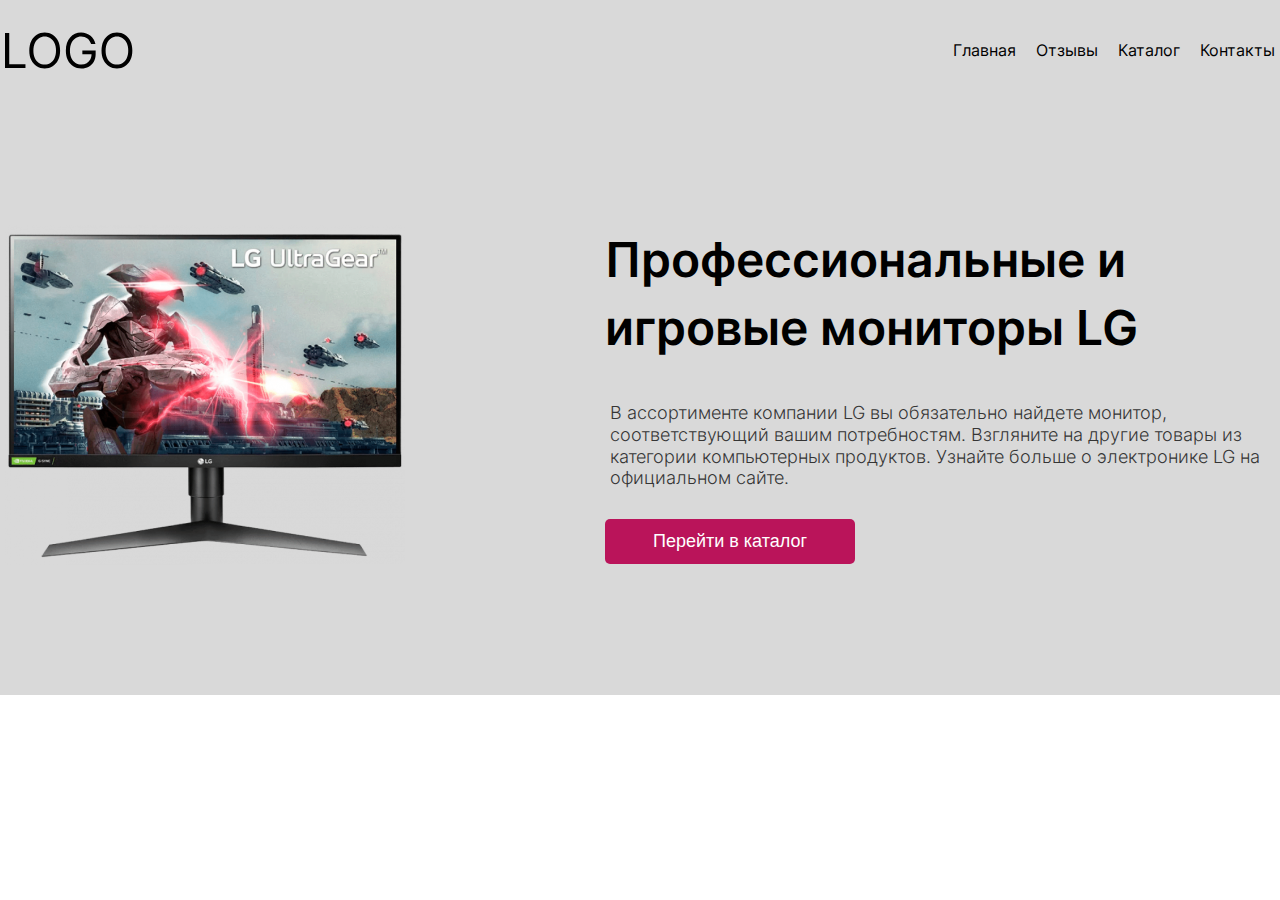
==== rgr/index.html @ d20f6e29 "intro" ====
<!DOCTYPE html>
<html lang="ru">

<head>
    <meta charset="UTF-8">
    <meta name="viewport" content="width=device-width, initial-scale=1.0">
    <title>Профессиональные и игровые мониторы LG</title>
    <link rel="stylesheet" href="css/reset.css">
    <link rel="stylesheet" href="css/style.css">
</head>

<body>
    <header class="header">
        <div class="wrapper">
            <div class="header__wrapper">

                <div class="header__logo">
                    <a href="/" class="header__logo-link">
                        <img src="./img/svg/logo.svg" alt="Профессиональные и игровые мониторы LG"
                            class="header__logo-pic">
                    </a>
                </div>

                <nav class="header__nav">
                    <ul class="header__nav-list">
                        <li class="header__nav-item">
                            <a href="!#" class="header__nav-link">Главная</a>
                        </li>
                        <li class="header__nav-item">
                            <a href="!#" class="header__nav-link">Отзывы</a>
                        </li>
                        <li class="header__nav-item">
                            <a href="!#" class="header__nav-link">Каталог</a>
                        </li>
                        <li class="header__nav-item">
                            <a href="!#" class="header__nav-link">Контакты</a>
                        </li>
                    </ul>
                </nav>

            </div>
        </div>
    </header>

    <main class="main">
        <section class="intro">
            <div class="wrapper">
                <div class="intro__wrapper">
                    <div class="intro__left-side">
                        <div class="intro__pic">
                            <img src="img/intro-pic.png" alt="">
                        </div>
                    </div>
                    <div class="intro__right-side">
                        <div class="intro__text">
                            <div class="intro__text-title">
                                <h1>
                                    Профессиональные и игровые мониторы LG
                                </h1>
                            </div>
                            <div class="intro__text-subtitle">
                                <p>
                                    В ассортименте компании LG вы обязательно найдете монитор, 
                                    соответствующий вашим потребностям. Взгляните на другие товары 
                                    из категории компьютерных продуктов. Узнайте больше о электронике 
                                    LG на официальном сайте.
                                </p>
                            </div>
                            <button class="intro__button">
                                <p class="intro__button-text">
                                    Перейти в каталог
                                </p>
                            </button>
                        </div>
                    </div>
                </div>
            </div>
        </section>
        <section class="galery">
            <div class="wrapper">
                <div class="galary__wrapper">
                    
                </div>
            </div>
        </section>
    </main>
</body>

</html>
---- rgr/css/style.css ----
/* inter-300 - cyrillic_latin */
@font-face {
    font-display: swap;
    /* Check https://developer.mozilla.org/en-US/docs/Web/CSS/@font-face/font-display for other options. */
    font-family: 'Inter';
    font-style: normal;
    font-weight: 300;
    src: url('../fonts/inter-v13-cyrillic_latin-300.woff2') format('woff2'),
        /* Chrome 36+, Opera 23+, Firefox 39+, Safari 12+, iOS 10+ */
        url('../fonts/inter-v13-cyrillic_latin-300.woff') format('woff'),
        /* Chrome 5+, Firefox 3.6+, IE 9+, Safari 5.1+, iOS 5+ */


}

/* inter-regular - cyrillic_latin */
@font-face {
    font-display: swap;
    /* Check https://developer.mozilla.org/en-US/docs/Web/CSS/@font-face/font-display for other options. */
    font-family: 'Inter';
    font-style: normal;
    font-weight: 400;
    src: url('../fonts/inter-v13-cyrillic_latin-regular.woff2') format('woff2'),
        /* Chrome 36+, Opera 23+, Firefox 39+, Safari 12+, iOS 10+ */
        url('../fonts/inter-v13-cyrillic_latin-regular.woff') format('woff'),
        /* Chrome 5+, Firefox 3.6+, IE 9+, Safari 5.1+, iOS 5+ */
}

/* inter-600 - cyrillic_latin */
@font-face {
    font-display: swap;
    /* Check https://developer.mozilla.org/en-US/docs/Web/CSS/@font-face/font-display for other options. */
    font-family: 'Inter';
    font-style: normal;
    font-weight: 600;
    src: url('../fonts/inter-v13-cyrillic_latin-600.woff2') format('woff2'),
        /* Chrome 36+, Opera 23+, Firefox 39+, Safari 12+, iOS 10+ */
        url('../fonts/inter-v13-cyrillic_latin-600.woff') format('woff'),
        /* Chrome 5+, Firefox 3.6+, IE 9+, Safari 5.1+, iOS 5+ */
}

/* Fonts end */

html {
    box-sizing: border-box;
}

*,
*::after,
*::before {
    box-sizing: inherit;
}

body {
    font-family: 'Inter';
    font-style: normal;
    font-size: 16px;
    line-height: 1.2;
    font-weight: normal;
    color: #000;
}

.wrapper {
    max-width: 1270px;
    margin: 0 auto;
}

/* Header style start */

.header {
    background-color: #D9D9D9;
    position: fixed;
    top: 0;
    left: 0;
    width: 100%;
    height: 100px;
    padding-top: 32px;
    padding-bottom: 38px;
}

.header__wrapper {
    display: flex;
    flex-wrap: wrap;
    align-items: center;
    justify-content: space-between;
}

.header__nav-list {
    display: flex;
    flex-wrap: wrap;
}

.header__nav-item{
    margin-right: 20px;
}

.header__nav-item:last-child{
    margin-right: 0px;
}

.header__nav-link{
    text-decoration: none;
    color: #000 ;
    line-height: 18px;
}

.header__nav-link:hover, .header__nav-link:focus, .header__nav-link:active{
    /* background-color: #D9D9D9; */
    opacity: 0.5;
}

/* Header style end */

/* Intro style start */

.intro{
    background-color: #D9D9D9;
    padding-top: 225px;
    padding-bottom: 130px;
    
}

.intro__wrapper{
    display: flex;
    flex-wrap: wrap;
    justify-content: space-between;
    align-items: center;
}

.intro__left-side{
    max-width: 400px;
}

.intro__right-side{
    max-width: 670px;
}

.intro__text-title{
    font-size: 48px;
    font-weight: 600;
    line-height: 68px;
    margin-bottom: 40px;
}

.intro__text-subtitle{
    color: #353535;
    font-size: 18px;
    font-weight: 300;
    padding-left: 5px;
    margin-bottom: 30px;
}

.intro__button{
    background-color: #BA145A;
    width: 250px;
    min-height: 45px;
    border-radius: 5px;
    font-size: 18px;
    font-weight: 400;
    border: 0;
}

.intro__button:hover{
    opacity: 0.7;
    background-color: #b90b54;
}

.intro__button-text{
    color: #FFF;
}

/* Intro style end */

/* Intro style start */



/* Intro style end */
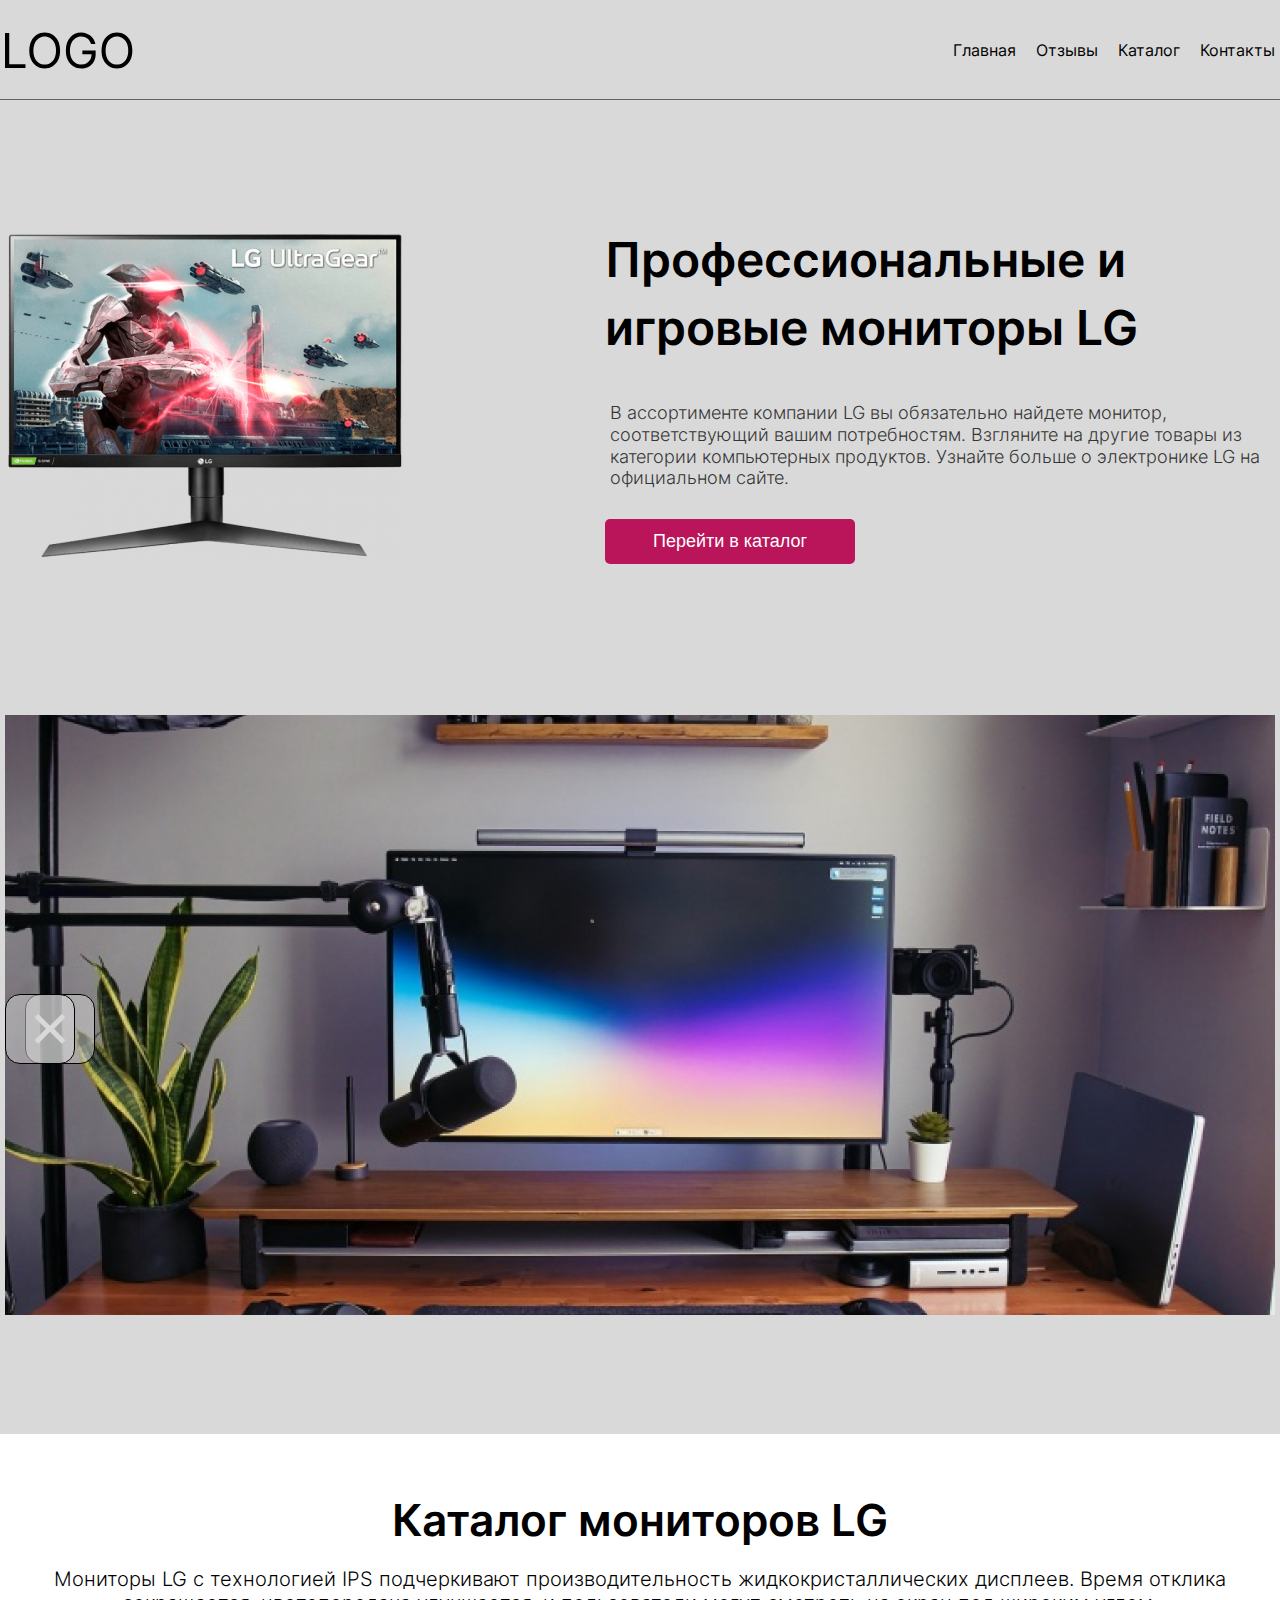
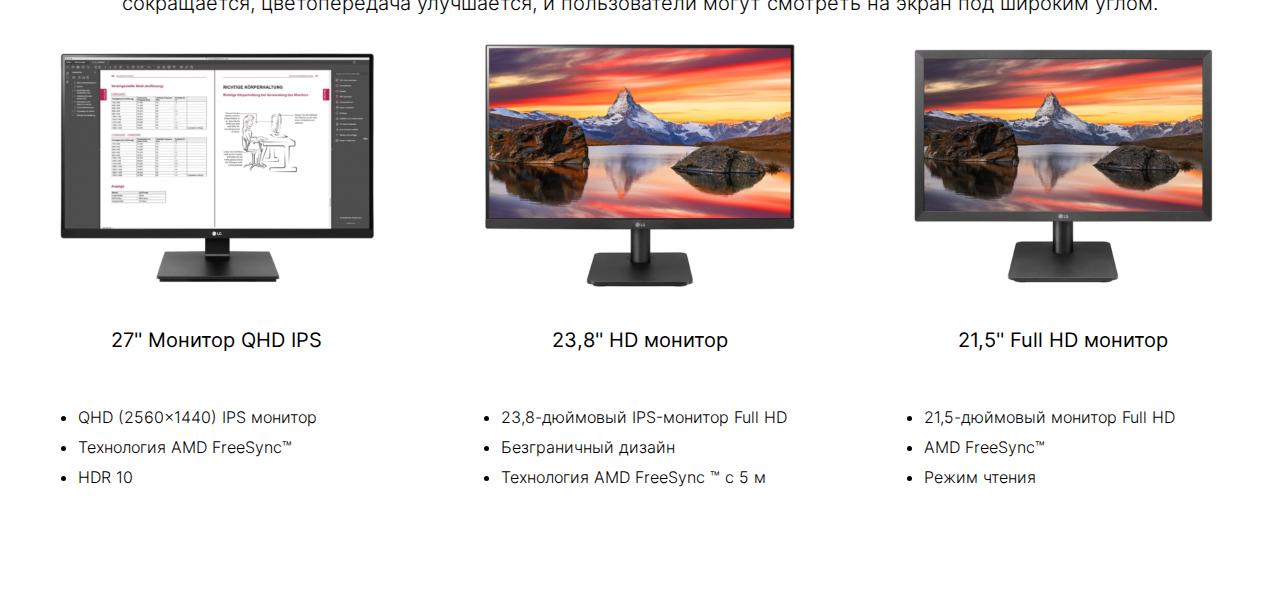
==== commit 1ad20c9f: "gallery and catalog" ====
--- a/rgr/index.html
+++ b/rgr/index.html
@@ -10,6 +10,7 @@
 </head>
 
 <body>
+    <!-- Header start -->
     <header class="header">
         <div class="wrapper">
             <div class="header__wrapper">
@@ -41,8 +42,10 @@
             </div>
         </div>
     </header>
+    <!-- Header end -->
 
     <main class="main">
+        <!-- Intro start -->
         <section class="intro">
             <div class="wrapper">
                 <div class="intro__wrapper">
@@ -76,13 +79,88 @@
                 </div>
             </div>
         </section>
-        <section class="galery">
+        <!-- Intro end -->
+
+        <!-- Gallery start -->
+        <section class="gallery">
             <div class="wrapper">
-                <div class="galary__wrapper">
-                    
+                <div class="gallery__wrapper">
+                    <div class="gallery__slider">
+                        <div class="gallery__sliders">
+                            <img src="img/gallery-pic1.png" alt="">
+                            <img src="" alt="">
+                            <img src="" alt="">
+                        </div>
+                        <div class="gallery__buttons">
+                            <div class="gallery__left">
+                                <img src="img/svg/slider_leftbutton.svg" alt="">
+                            </div>
+                            <div class="gallery__right">
+                                <img src="img/svg/slider_rightbutton.svg" alt="">
+                            </div>
+                        </div>
+                    </div>
                 </div>
             </div>
         </section>
+        <!-- Gallery end -->
+
+        <!-- Catalog start -->
+        <section class="catalog">
+            <div class="wrapper">
+                <div class="catalog__wrapper">
+                    <h2 class="catalog__title">
+                        Каталог мониторов LG
+                    </h2>
+                    <p class="catalog__subtitle">
+                        Мониторы LG с технологией IPS подчеркивают производительность
+                         жидкокристаллических дисплеев. Время отклика сокращается, 
+                         цветопередача улучшается, и пользователи могут смотреть на 
+                         экран под широким углом.
+                    </p>
+                    <div class="catalog__cards">
+                        <div class="catalog__card">
+                            <img src="img/catalog-pic1.png" alt="">
+                            <h3 class="catalog__card-title">
+                                27'' Монитор QHD IPS
+                            </h3>
+                            <ul class="catalog__card-list">
+                                <li>QHD (2560x1440) IPS монитор</li>
+                                <li>Технология AMD FreeSync™</li>
+                                <li>HDR 10</li>
+                            </ul>
+                        </div>
+                        <div class="catalog__card">
+                            <img src="img/catalog-pic2.png" alt="">
+                            <h3 class="catalog__card-title">
+                                23,8'' HD монитор
+                            </h3>
+                            <ul class="catalog__card-list">
+                                <li>23,8-дюймовый IPS-монитор Full HD</li>
+                                <li>Безграничный дизайн</li>
+                                <li>Технология AMD FreeSync ™ с 5 м</li>
+                            </ul>
+                        </div>
+                        <div class="catalog__card">
+                            <img src="img/catalog-pic3.png" alt="">
+                            <h3 class="catalog__card-title">
+                                21,5'' Full HD монитор
+                            </h3>
+                            <ul class="catalog__card-list">
+                                <li>21,5-дюймовый монитор Full HD</li>
+                                <li>AMD FreeSync™</li>
+                                <li>Режим чтения</li>
+                            </ul>
+                        </div>
+                    </div>
+                </div>
+            </div>
+        </section>
+        <!-- Catalog end -->
+
+        <!-- Technology start -->
+
+        <!-- Technology end -->
     </main>
 </body>
 
--- a/rgr/css/style.css
+++ b/rgr/css/style.css
@@ -76,6 +76,7 @@
     height: 100px;
     padding-top: 32px;
     padding-bottom: 38px;
+    border-bottom: 1px solid #616161 ;
 }
 
 .header__wrapper {
@@ -116,7 +117,7 @@
 .intro{
     background-color: #D9D9D9;
     padding-top: 225px;
-    padding-bottom: 130px;
+    padding-bottom: 150px;
     
 }
 
@@ -160,9 +161,9 @@
     border: 0;
 }
 
-.intro__button:hover{
-    opacity: 0.7;
-    background-color: #b90b54;
+.intro__button:hover, .intro__button:focus, .intro__button:active{
+    /* opacity: 0.7; */
+    background-color: #a81050;
 }
 
 .intro__button-text{
@@ -171,8 +172,92 @@
 
 /* Intro style end */
 
-/* Intro style start */
-
-
-
-/* Intro style end */+/* Gallery style start */
+
+.gallery{
+    background-color: #D9D9D9;
+}
+
+.gallery__wrapper{
+    padding-bottom: 100px;
+}
+
+.gallery__slider{
+    position: relative;
+    transform: translateZ(-100);
+}
+
+.gallery__buttons{
+    /* display: flex;
+    justify-content: space-between;
+    flex-wrap: wrap;
+    align-items: center; */
+}
+
+.gallery__left, .gallery__right{
+    position: absolute;
+    border: none;
+	background-color: transparent;
+    top: 45%;
+}
+
+.gallery__right{
+    padding-right: 20px;
+}
+
+.gallery__left{
+    padding-left: 20px;
+}
+
+/* Gallery style end */
+
+/* Catalog style start */
+
+.catalog__wrapper{
+    margin-bottom: 100px;
+}
+
+.catalog__title{
+    font-size: 44px;
+    font-weight: 600;
+    text-align: center;
+
+    margin-top: 60px;
+    margin-bottom: 20px;
+}
+
+.catalog__subtitle{
+    font-size: 20px;
+    font-weight: 300;
+    text-align: center;
+
+    margin-bottom: 25px;
+}
+
+.catalog__cards{
+    display: grid;
+    grid-template-columns: repeat(3, 1fr);
+}
+
+.catalog__card{
+    margin: 0 auto;
+
+}
+
+.catalog__card-title{
+    text-align: center;
+    font-size: 20px;
+    font-weight: 400;
+    margin-bottom: 50px;
+}
+
+.catalog__card-list{
+    list-style: disc;
+    font-size: 16px;
+    font-weight: 300;
+    line-height: 30px;
+
+    padding-left: 20px;
+}
+
+/* Catalog style end */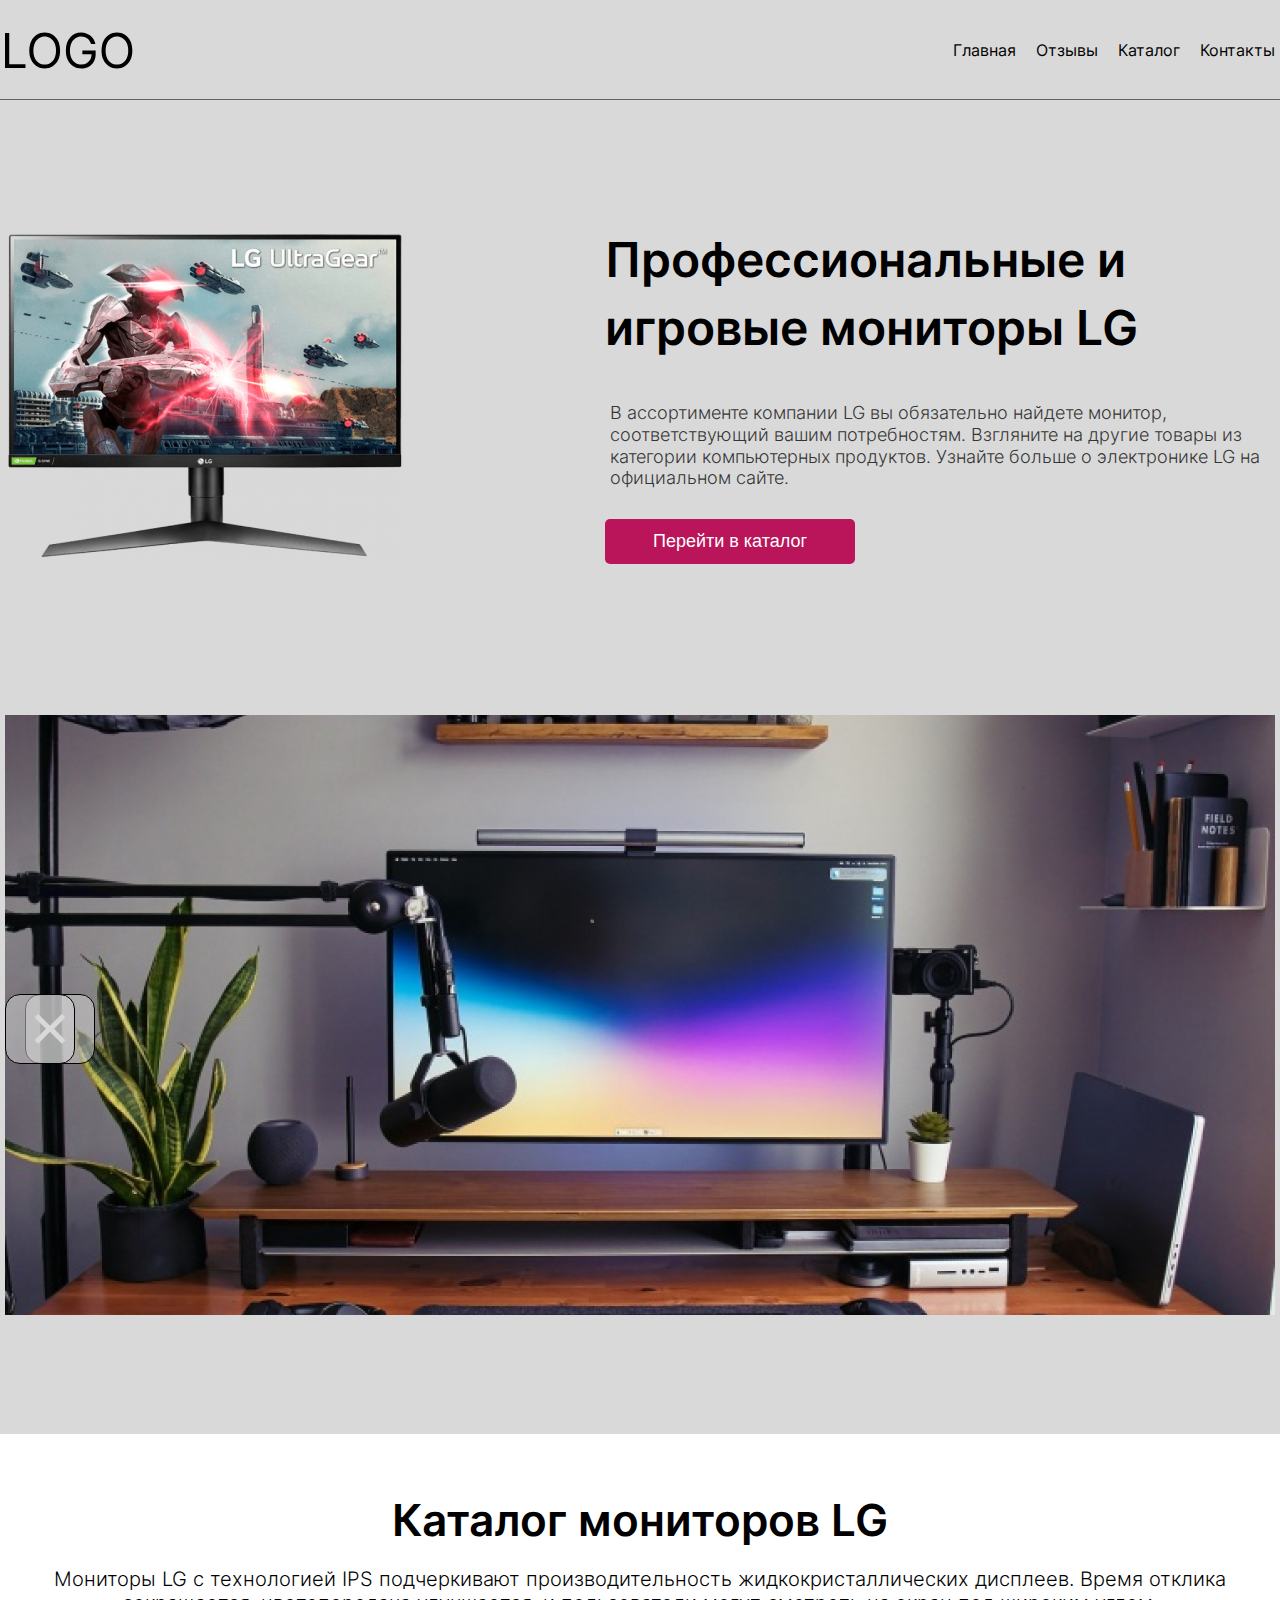
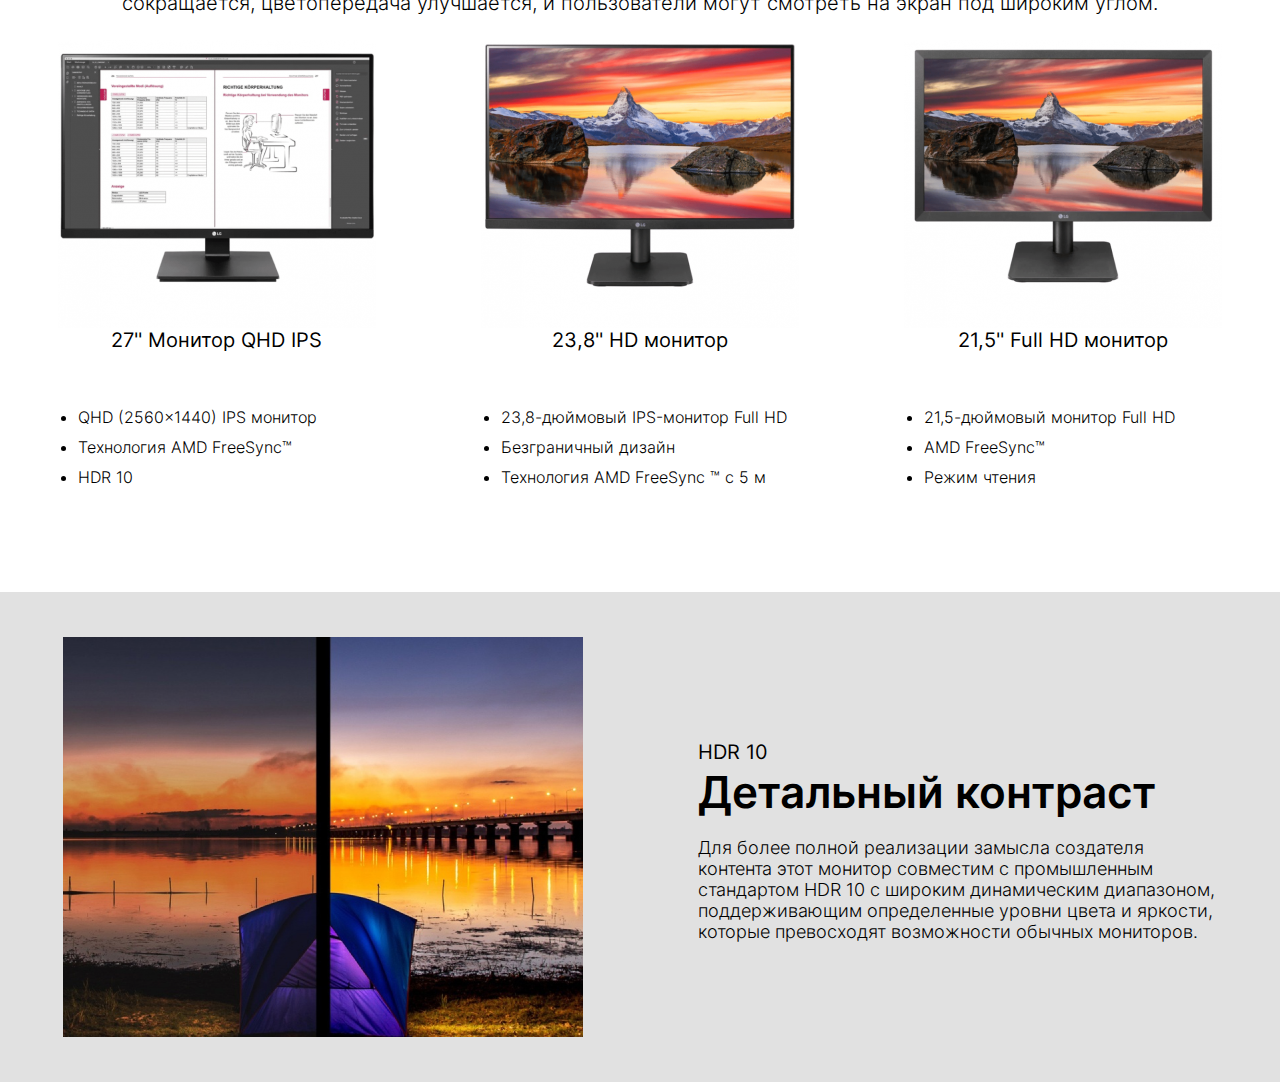
==== commit 83634015: "Technology" ====
--- a/rgr/index.html
+++ b/rgr/index.html
@@ -159,7 +159,29 @@
         <!-- Catalog end -->
 
         <!-- Technology start -->
-
+        <section class="technology">
+            <div class="wrapper">
+                <div class="technology__wrapper">
+                    <div class="technology__pic">
+                        <img src="img/technology-pic.png" alt="">
+                    </div>
+                    <div class="technology__text">
+                        <h3 class="technology__text-subtitle">
+                            HDR 10
+                        </h3>
+                        <h2 class="technology__text-title">
+                            Детальный контраст
+                        </h2>
+                        <p class="technology__text-description">
+                            Для более полной реализации замысла создателя контента этот 
+                            монитор совместим с промышленным стандартом HDR 10 с широким 
+                            динамическим диапазоном, поддерживающим определенные уровни 
+                            цвета и яркости, которые превосходят возможности обычных мониторов.
+                        </p>
+                    </div>
+                </div>
+            </div>
+        </section>
         <!-- Technology end -->
     </main>
 </body>
--- a/rgr/css/style.css
+++ b/rgr/css/style.css
@@ -179,6 +179,8 @@
 }
 
 .gallery__wrapper{
+    display: flex;
+    flex-wrap: wrap;
     padding-bottom: 100px;
 }
 
@@ -235,13 +237,15 @@
 }
 
 .catalog__cards{
-    display: grid;
-    grid-template-columns: repeat(3, 1fr);
+    display: flex;
+    flex-wrap: wrap;
+    align-items: center;
+    justify-content: space-around;
+    /* grid-template-columns: repeat(3, 1fr); */
 }
 
 .catalog__card{
-    margin: 0 auto;
-
+    /* margin: 0 auto; */
 }
 
 .catalog__card-title{
@@ -260,4 +264,52 @@
     padding-left: 20px;
 }
 
-/* Catalog style end */+/* Catalog style end */
+
+/* Technology style start */
+
+.technology{
+    background-color: #E1E1E1;
+
+    padding-top: 45px;
+    padding-bottom: 45px;
+}
+
+.technology__wrapper{
+    display: flex;
+    align-items: center;
+    flex-wrap: wrap;
+    justify-content: space-between;
+}
+
+.technology__pic{
+    max-width: 520px;
+    margin: 0 auto;
+}
+
+.technology__text{
+    max-width: 520px;
+    margin: 0 auto;
+}
+
+.technology__text-subtitle{
+    font-size: 20px;
+    font-weight: 400;
+    line-height: 40px;
+}
+
+.technology__text-title{
+    font-size: 44px;
+    font-weight: 600;
+    line-height: 40px;
+
+    margin-bottom: 25px;
+}
+
+.technology__text-description{
+    font-size: 18px;
+    font-weight: 300;
+    line-height: normal;
+}
+
+/* Technology style end */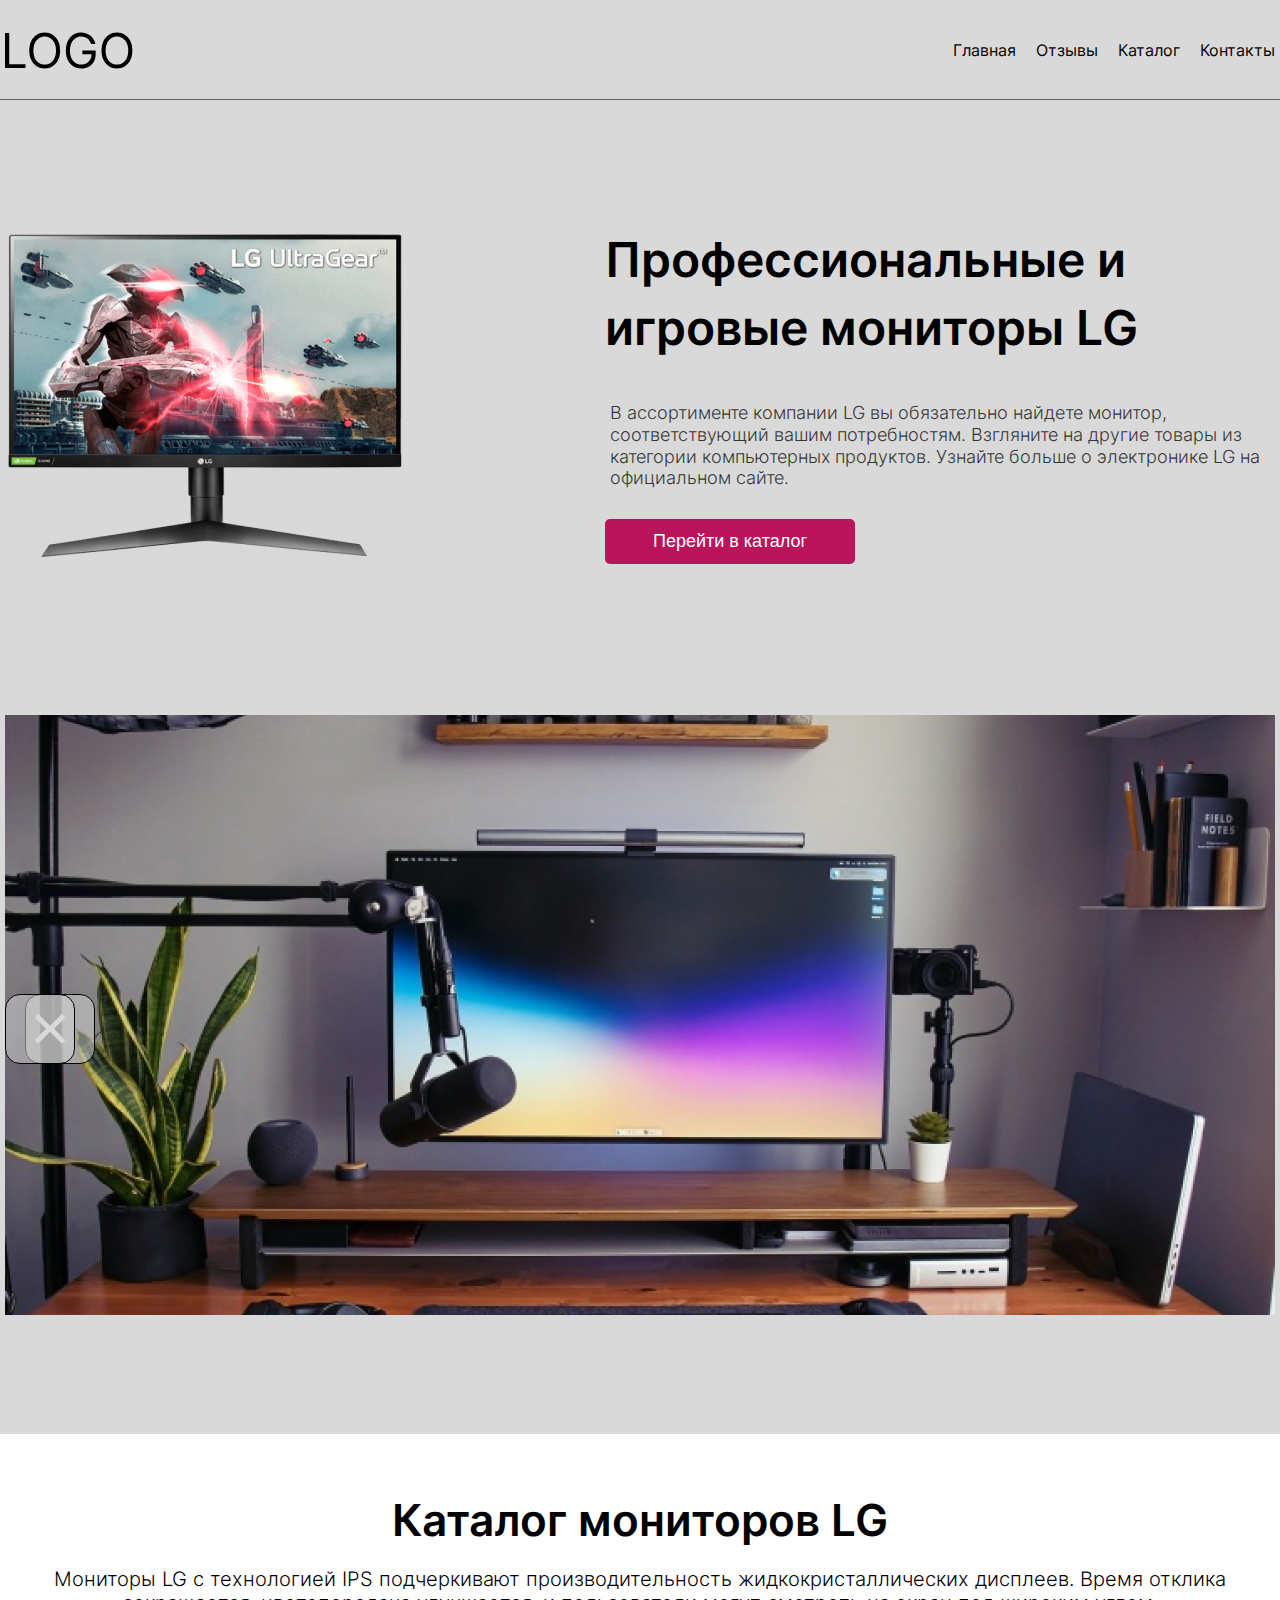
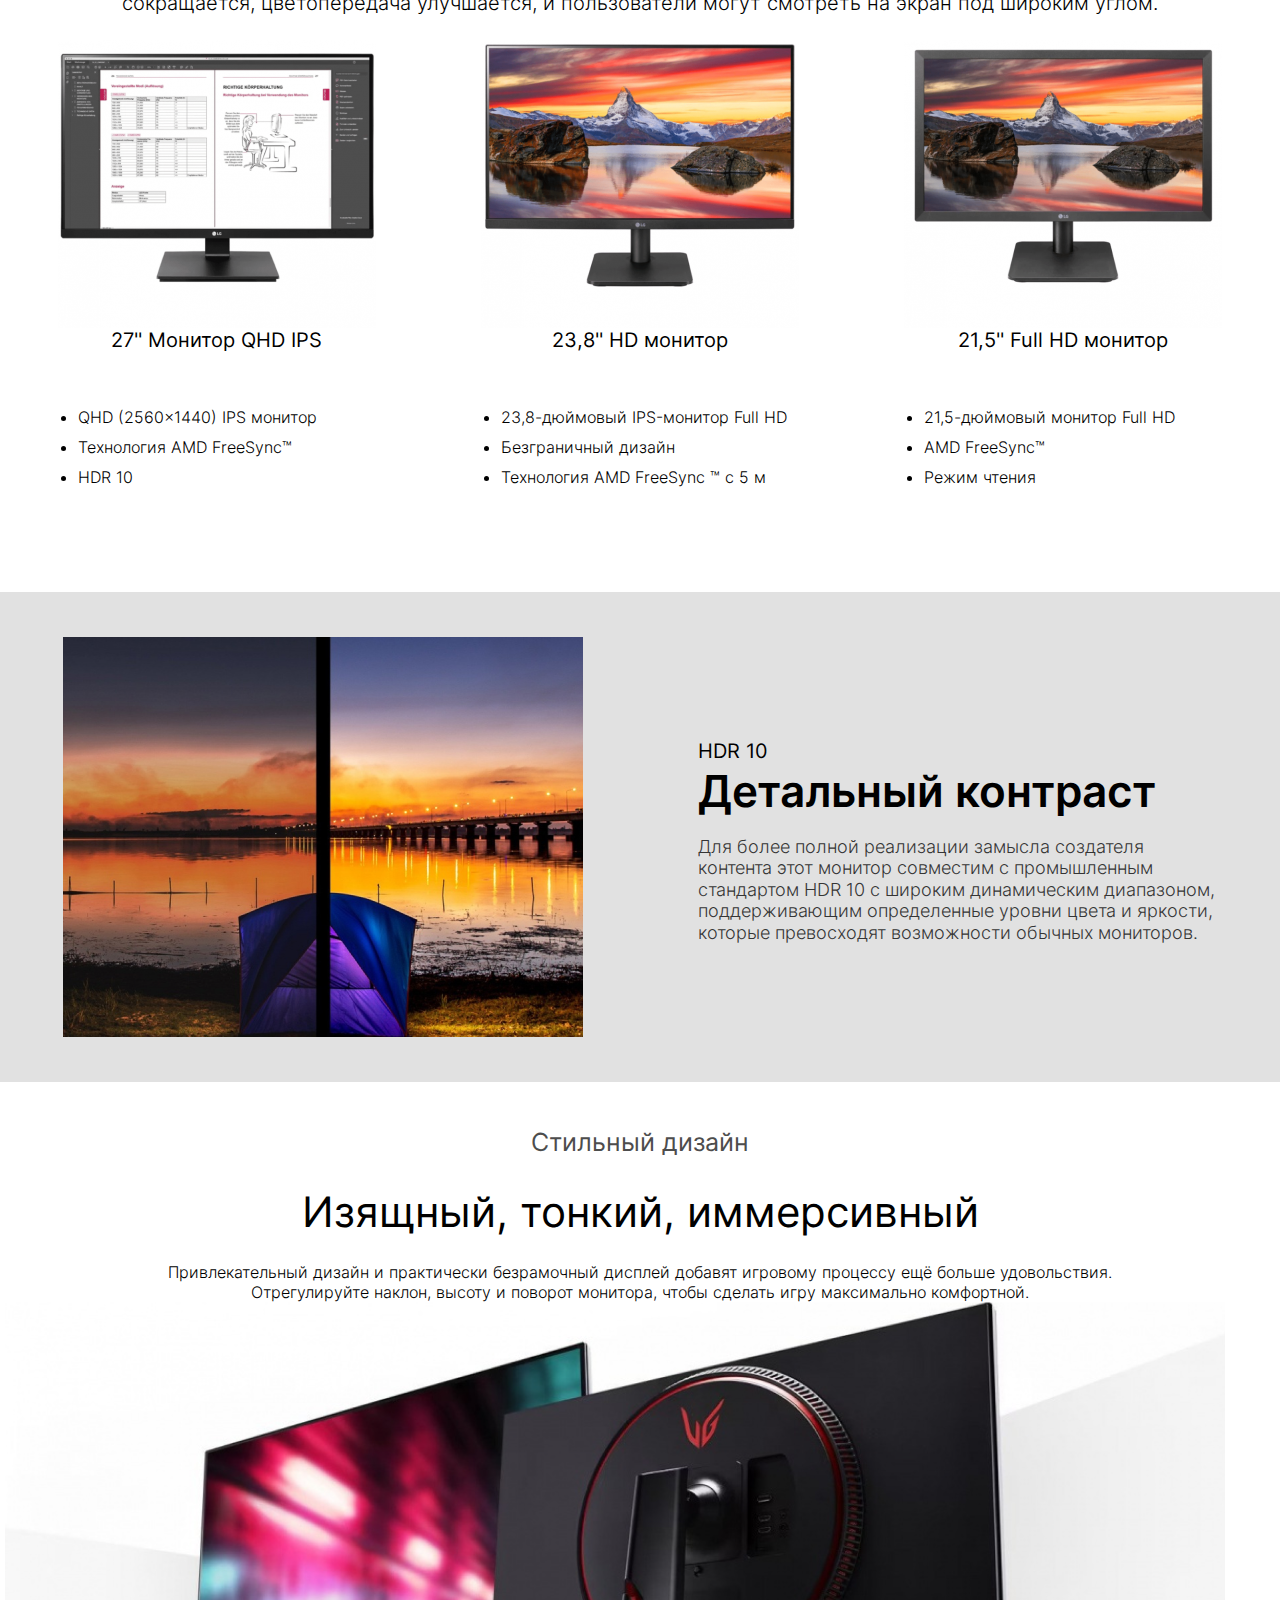
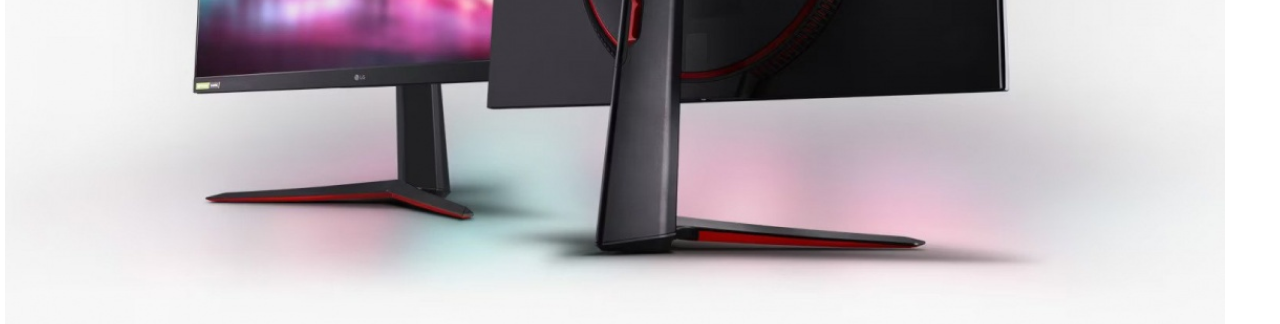
==== commit 9e9e61cb: "benefits" ====
--- a/rgr/index.html
+++ b/rgr/index.html
@@ -86,7 +86,7 @@
             <div class="wrapper">
                 <div class="gallery__wrapper">
                     <div class="gallery__slider">
-                        <div class="gallery__sliders">
+                        <div class="gallery__sliders image">
                             <img src="img/gallery-pic1.png" alt="">
                             <img src="" alt="">
                             <img src="" alt="">
@@ -183,6 +183,42 @@
             </div>
         </section>
         <!-- Technology end -->
+
+        <!-- Benefits start -->
+        <section class="benefits">
+            <div class="wrapper">
+                <div class="benefits__wrapper">
+                    <div class="benefits__text">
+                        <h3 class="benefits__text-subtitle">
+                            Стильный дизайн
+                        </h3>
+                        <h2 class="benefits__text-title">
+                            Изящный, тонкий, иммерсивный
+                        </h2>
+                        <p class="benefits__text-description">
+                            Привлекательный дизайн и практически безрамочный дисплей добавят 
+                            игровому процессу ещё больше удовольствия.
+                        </p>
+                        <p class="benefits__text-description">
+                            Отрегулируйте наклон, высоту и поворот монитора, чтобы сделать 
+                            игру максимально комфортной.
+                        </p>
+                    </div>
+                    <img src="img/benefits-pic.png" alt="">
+                </div>
+            </div>
+        </section>
+        <!-- Benefits end -->
+
+        <!-- Reports start -->
+        <section class="reports">
+            <div class="wrapper">
+                <div class="reports__wrapper">
+                    
+                </div>
+            </div>
+        </section>
+        <!-- Reports end -->
     </main>
 </body>
 
--- a/rgr/css/style.css
+++ b/rgr/css/style.css
@@ -77,6 +77,7 @@
     padding-top: 32px;
     padding-bottom: 38px;
     border-bottom: 1px solid #616161 ;
+    z-index: 1;
 }
 
 .header__wrapper {
@@ -186,7 +187,6 @@
 
 .gallery__slider{
     position: relative;
-    transform: translateZ(-100);
 }
 
 .gallery__buttons{
@@ -309,7 +309,40 @@
 .technology__text-description{
     font-size: 18px;
     font-weight: 300;
+    color: #353535;
+}
+
+/* Technology style end */
+
+/* Benefits style start */
+
+.benefits{
+    padding-top: 45px;
+}
+
+.benefits__text{
+    text-align: center;
+}
+
+.benefits__text-subtitle{
+    color: #4D4D4D;
+    font-size: 25px;
+    font-weight: 400;
+
+    margin-bottom: 30px;
+}
+
+.benefits__text-title{
+    font-size: 42px;
+    font-weight: 400;
+
+    margin-bottom: 25px;
+}
+
+.benefits__text-description{
+    font-size: 16px;
+    font-weight: 300;
     line-height: normal;
 }
 
-/* Technology style end */+/* Benefits style end */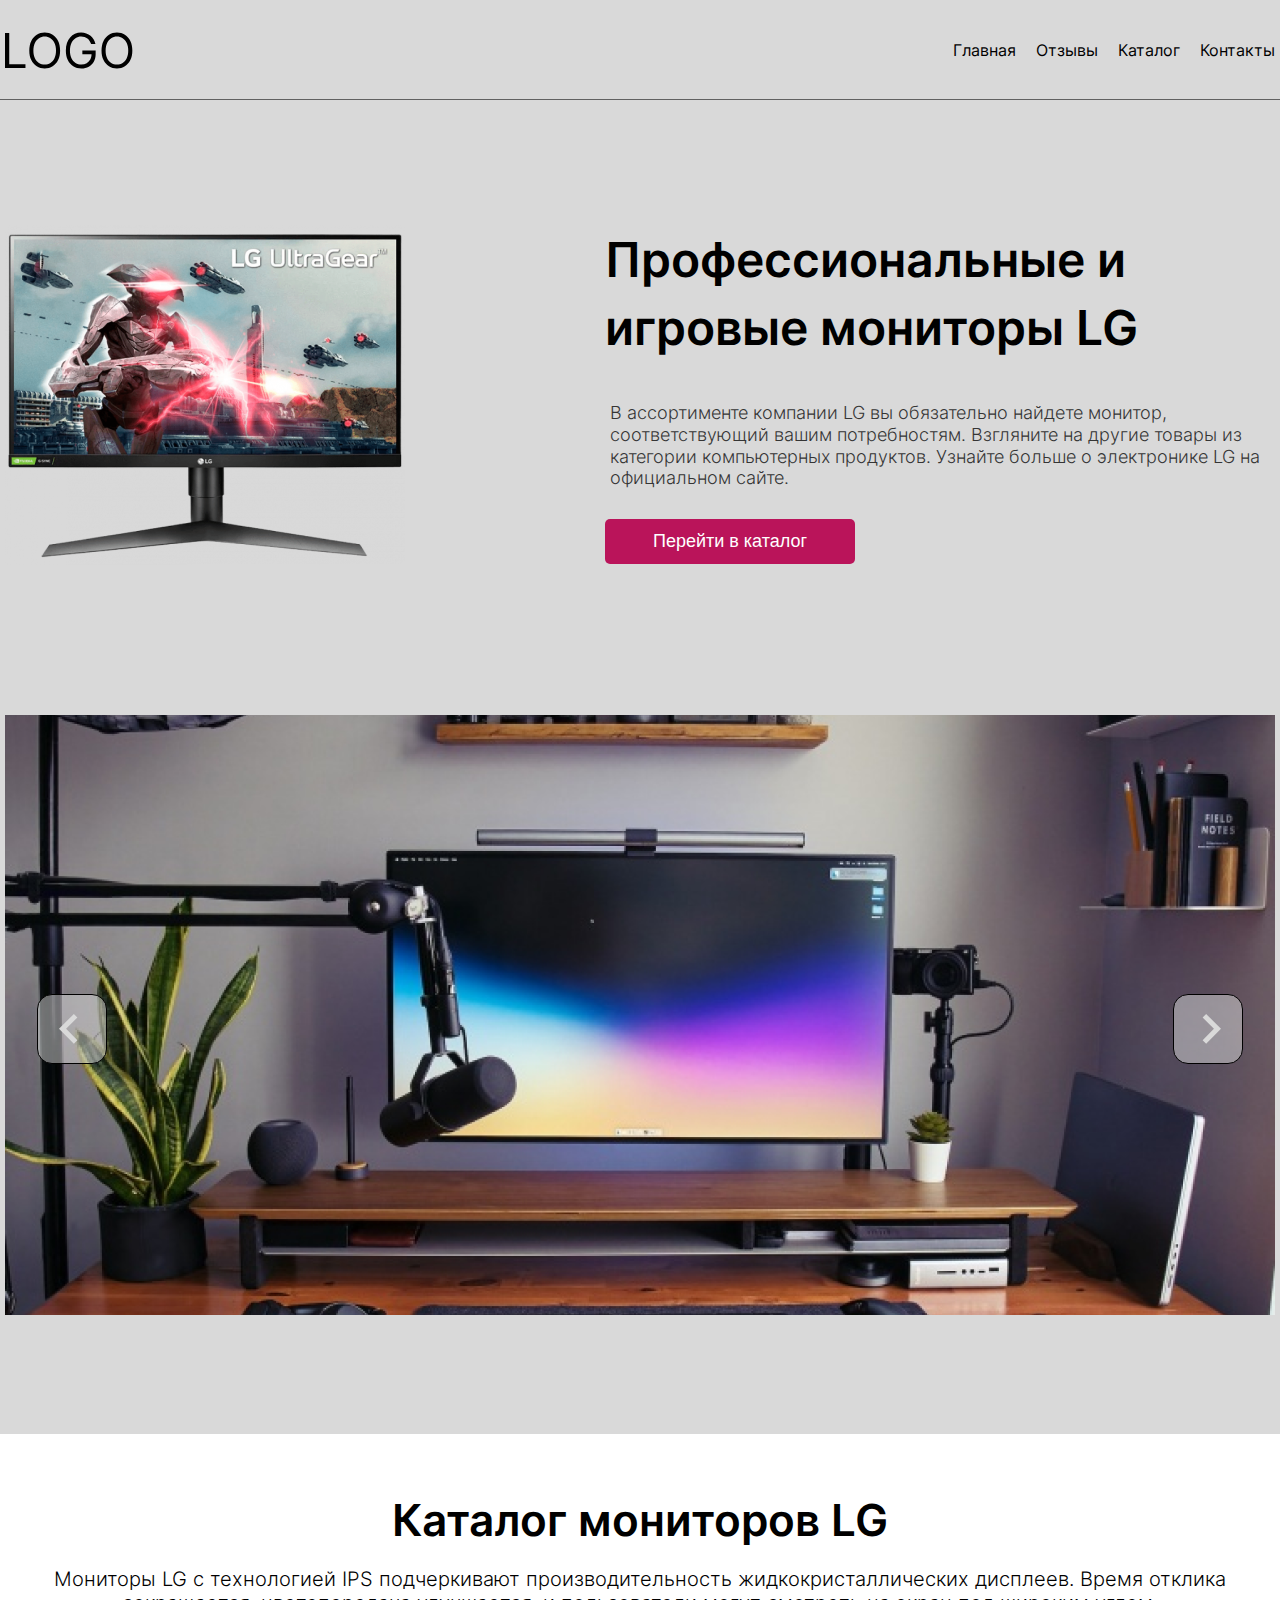
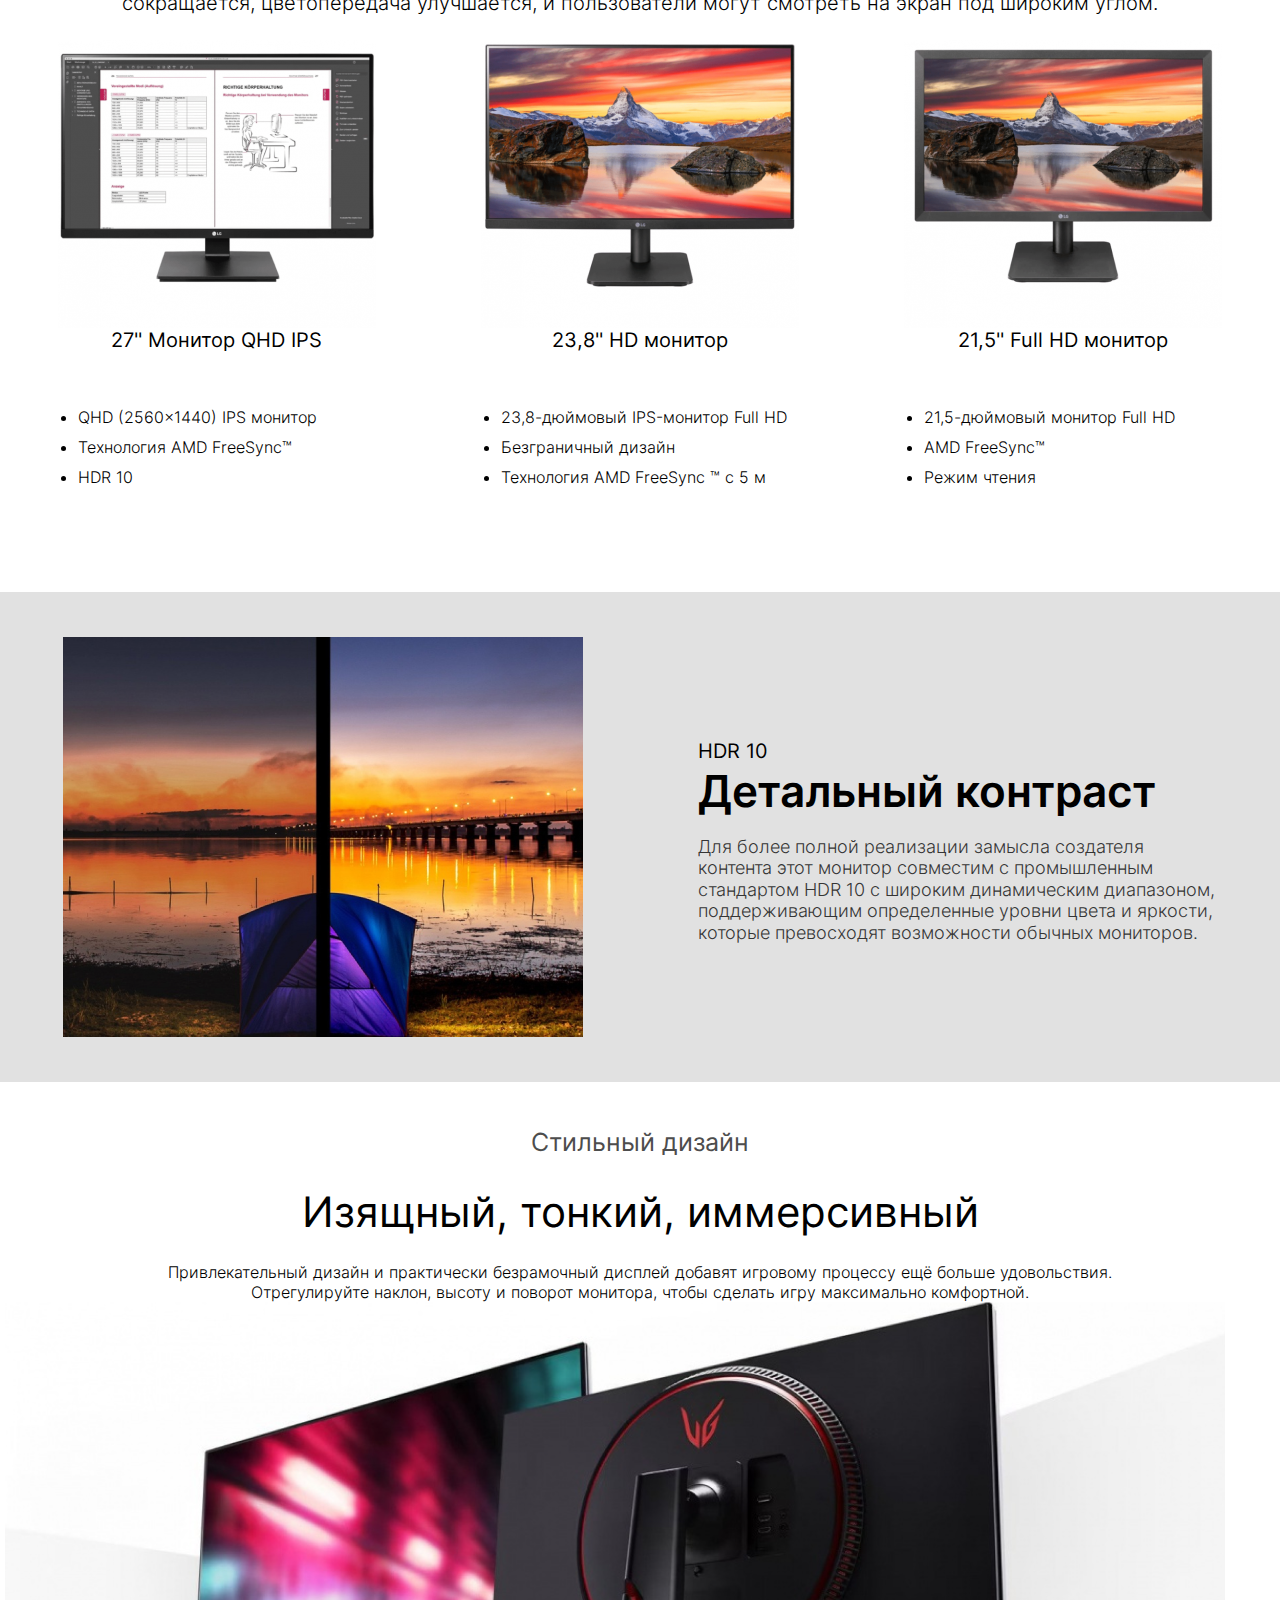
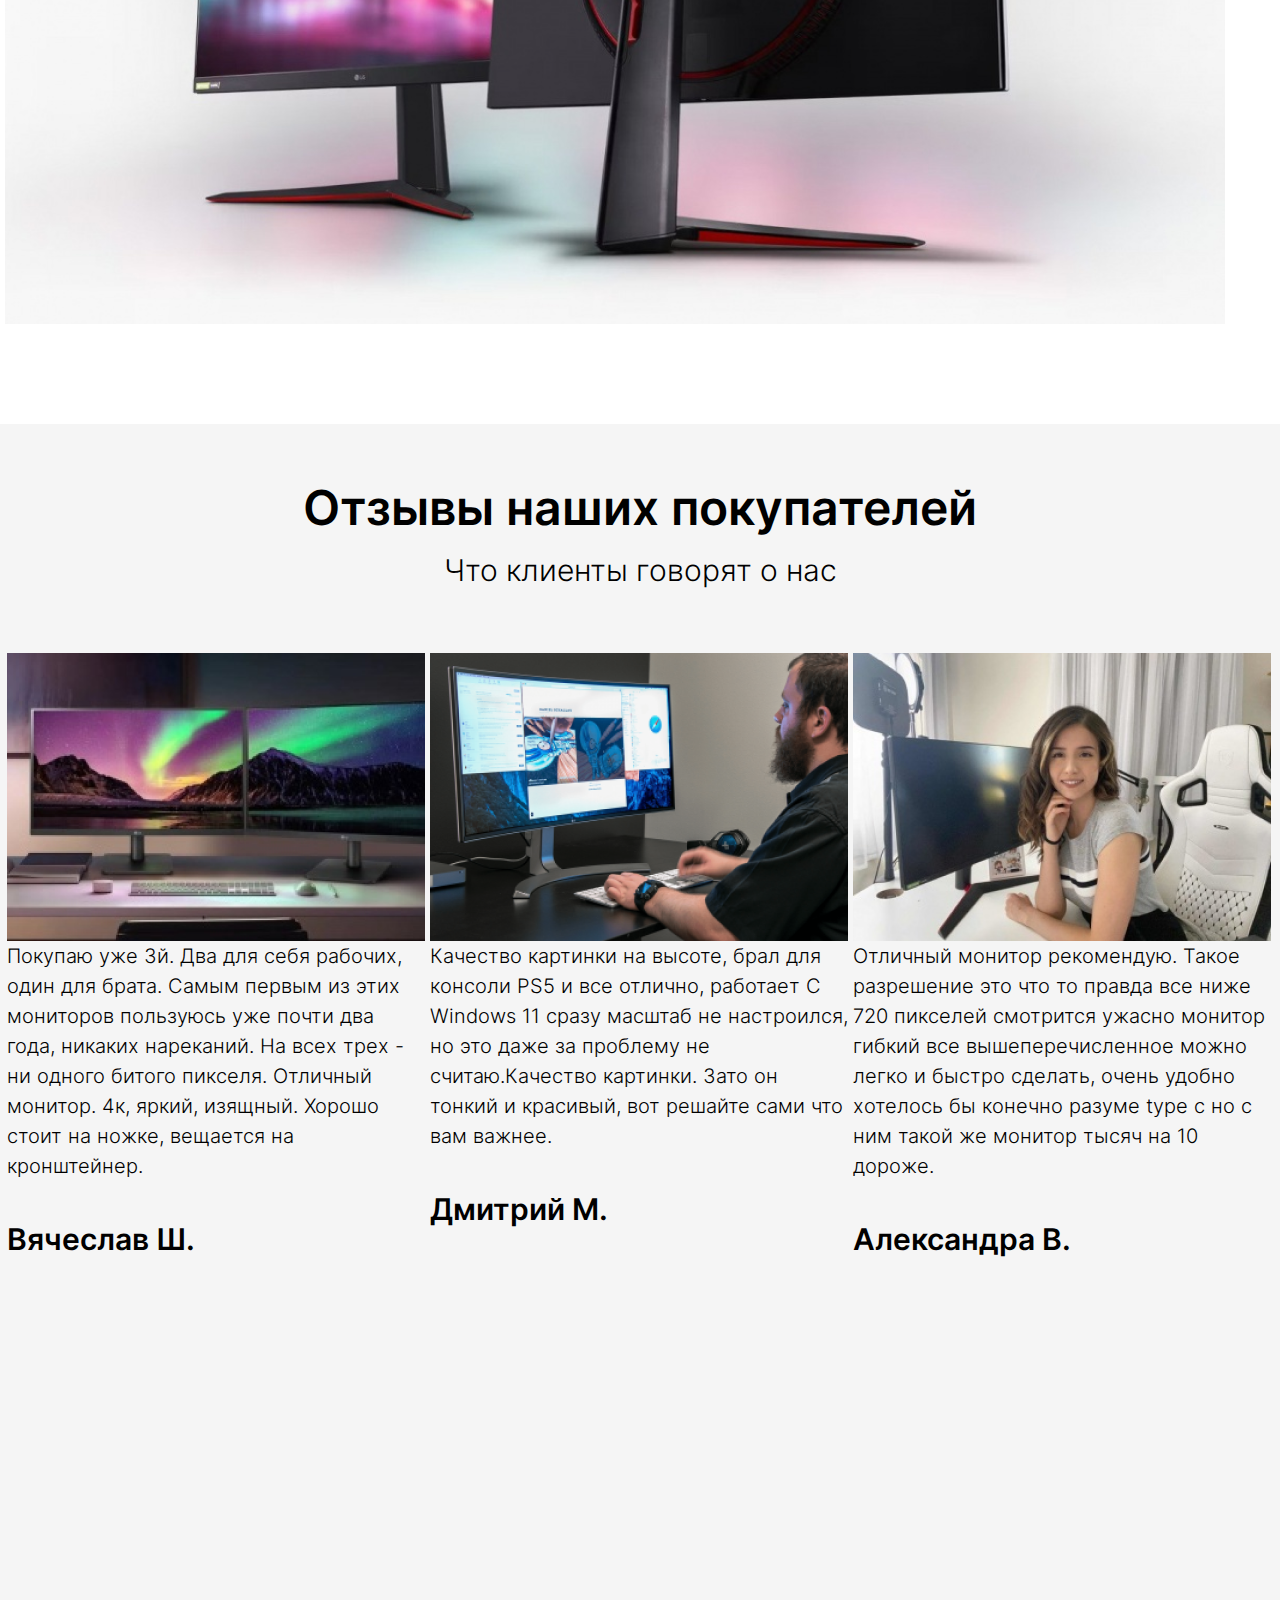
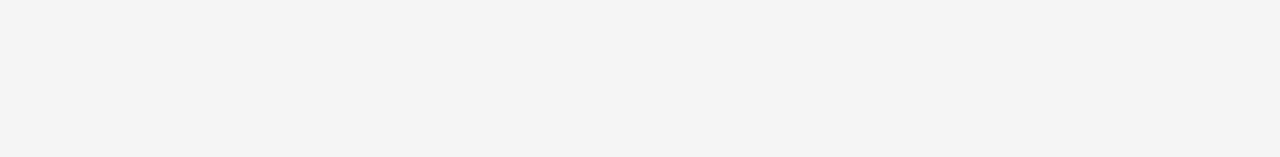
==== commit 6a214144: "reports" ====
--- a/rgr/index.html
+++ b/rgr/index.html
@@ -214,11 +214,61 @@
         <section class="reports">
             <div class="wrapper">
                 <div class="reports__wrapper">
-                    
+                    <div class="reports__text">
+                        <h2 class="reports__text-title">
+                            Отзывы наших покупателей
+                        </h2>
+                        <h3 class="reports__text-subtitle">
+                            Что клиенты говорят о нас
+                        </h3>
+                    </div>
+                    <div class="reports__cards">
+                        <div class="reports__card">
+                            <img src="img/reports-pic1.png" alt="">
+                            <p class="reports__card-description">
+                                Покупаю уже 3й. Два для себя рабочих, один для брата. 
+                                Самым первым из этих мониторов пользуюсь уже почти два 
+                                года, никаких нареканий. На всех трех - ни одного битого 
+                                пикселя. Отличный монитор. 4к, яркий, изящный. Хорошо стоит 
+                                на ножке, вещается на кронштейнер.
+                            </p>
+                            <h2 class="reports__card-name">
+                                Вячеслав Ш.
+                            </h2>
+                        </div>
+                        <div class="reports__card">
+                            <img src="img/reports-pic2.png" alt="">
+                            <p class="reports__card-description">
+                                Качество картинки на высоте, брал для консоли PS5 и все 
+                                отлично, работает С Windows 11 сразу масштаб не настроился, 
+                                но это даже за проблему не считаю.Качество картинки. Зато он 
+                                тонкий и красивый, вот решайте сами что вам важнее.
+                            </p>
+                            <h2 class="reports__card-name">
+                                Дмитрий М.
+                            </h2>
+                        </div>
+                        <div class="reports__card">
+                            <img src="img/reports-pic3.png" alt="">
+                            <p class="reports__card-description">
+                                Отличный монитор рекомендую. Такое разрешение это что то правда 
+                                все ниже 720 пикселей смотрится ужасно монитор гибкий все 
+                                вышеперечисленное можно легко и быстро сделать, очень удобно 
+                                хотелось бы конечно разуме type c но с ним такой же монитор 
+                                тысяч на 10 дороже.
+                            </p>
+                            <h2 class="reports__card-name">
+                                Александра В.
+                            </h2>
+                        </div>
+                        <iframe src="https://yandex.ru/map-widget/v1/?um=constructor%3A4d53dbe4bd010610a91a74dc6d33900f05374cf09a4b13036b08296843a8ecb1&amp;source=constructor" width="500" height="400" frameborder="0"></iframe>
+                    </div>
                 </div>
             </div>
         </section>
         <!-- Reports end -->
+
+        
     </main>
 </body>
 
--- a/rgr/css/style.css
+++ b/rgr/css/style.css
@@ -180,8 +180,6 @@
 }
 
 .gallery__wrapper{
-    display: flex;
-    flex-wrap: wrap;
     padding-bottom: 100px;
 }
 
@@ -190,25 +188,32 @@
 }
 
 .gallery__buttons{
-    /* display: flex;
-    justify-content: space-between;
-    flex-wrap: wrap;
-    align-items: center; */
+    align-items: center;
 }
 
 .gallery__left, .gallery__right{
     position: absolute;
     border: none;
-	background-color: transparent;
+	/* background-color: transparent; */
     top: 45%;
 }
 
+.gallery__left:hover, .gallery__right:hover,
+.gallery__left:focus, .gallery__right:focus,
+.gallery__left:active, .gallery__right:active
+{
+    opacity: 0.5;
+}
+
+
 .gallery__right{
-    padding-right: 20px;
+    /* padding-right: 20px; */
+    left: 92%;
 }
 
 .gallery__left{
-    padding-left: 20px;
+    right: 92%;
+    /* padding-left: 20px; */
 }
 
 /* Gallery style end */
@@ -318,6 +323,7 @@
 
 .benefits{
     padding-top: 45px;
+    margin-bottom: 100px;
 }
 
 .benefits__text{
@@ -345,4 +351,57 @@
     line-height: normal;
 }
 
-/* Benefits style end */+/* Benefits style end */
+
+/* Reprts style start */
+
+.reports{
+    background-color: #F5F5F5;
+    padding-top: 55px;
+}
+
+.reports__text{
+    text-align: center;
+}
+
+.reports__text-title{
+    font-size: 48px;
+    font-weight: 600;
+
+    margin-bottom: 15px;
+}
+
+.reports__text-subtitle{
+    font-size: 30px;
+    font-weight: 300;
+
+    margin-bottom: 65px;
+}
+
+.reports__cards{
+    display: flex;
+    flex-wrap: wrap;
+    justify-content: space-around;
+
+    text-align: left;
+}
+
+.reports__card{
+    max-width: 420px;
+    padding-bottom: 100px;
+}
+
+.reports__card-description{
+    font-size: 20px;
+    font-weight: 300;
+    line-height: 30px;
+
+    padding-bottom: 40px;
+}
+
+.reports__card-name{
+    font-size: 30px;
+    font-weight: 600;
+}
+
+/* Reprts style end */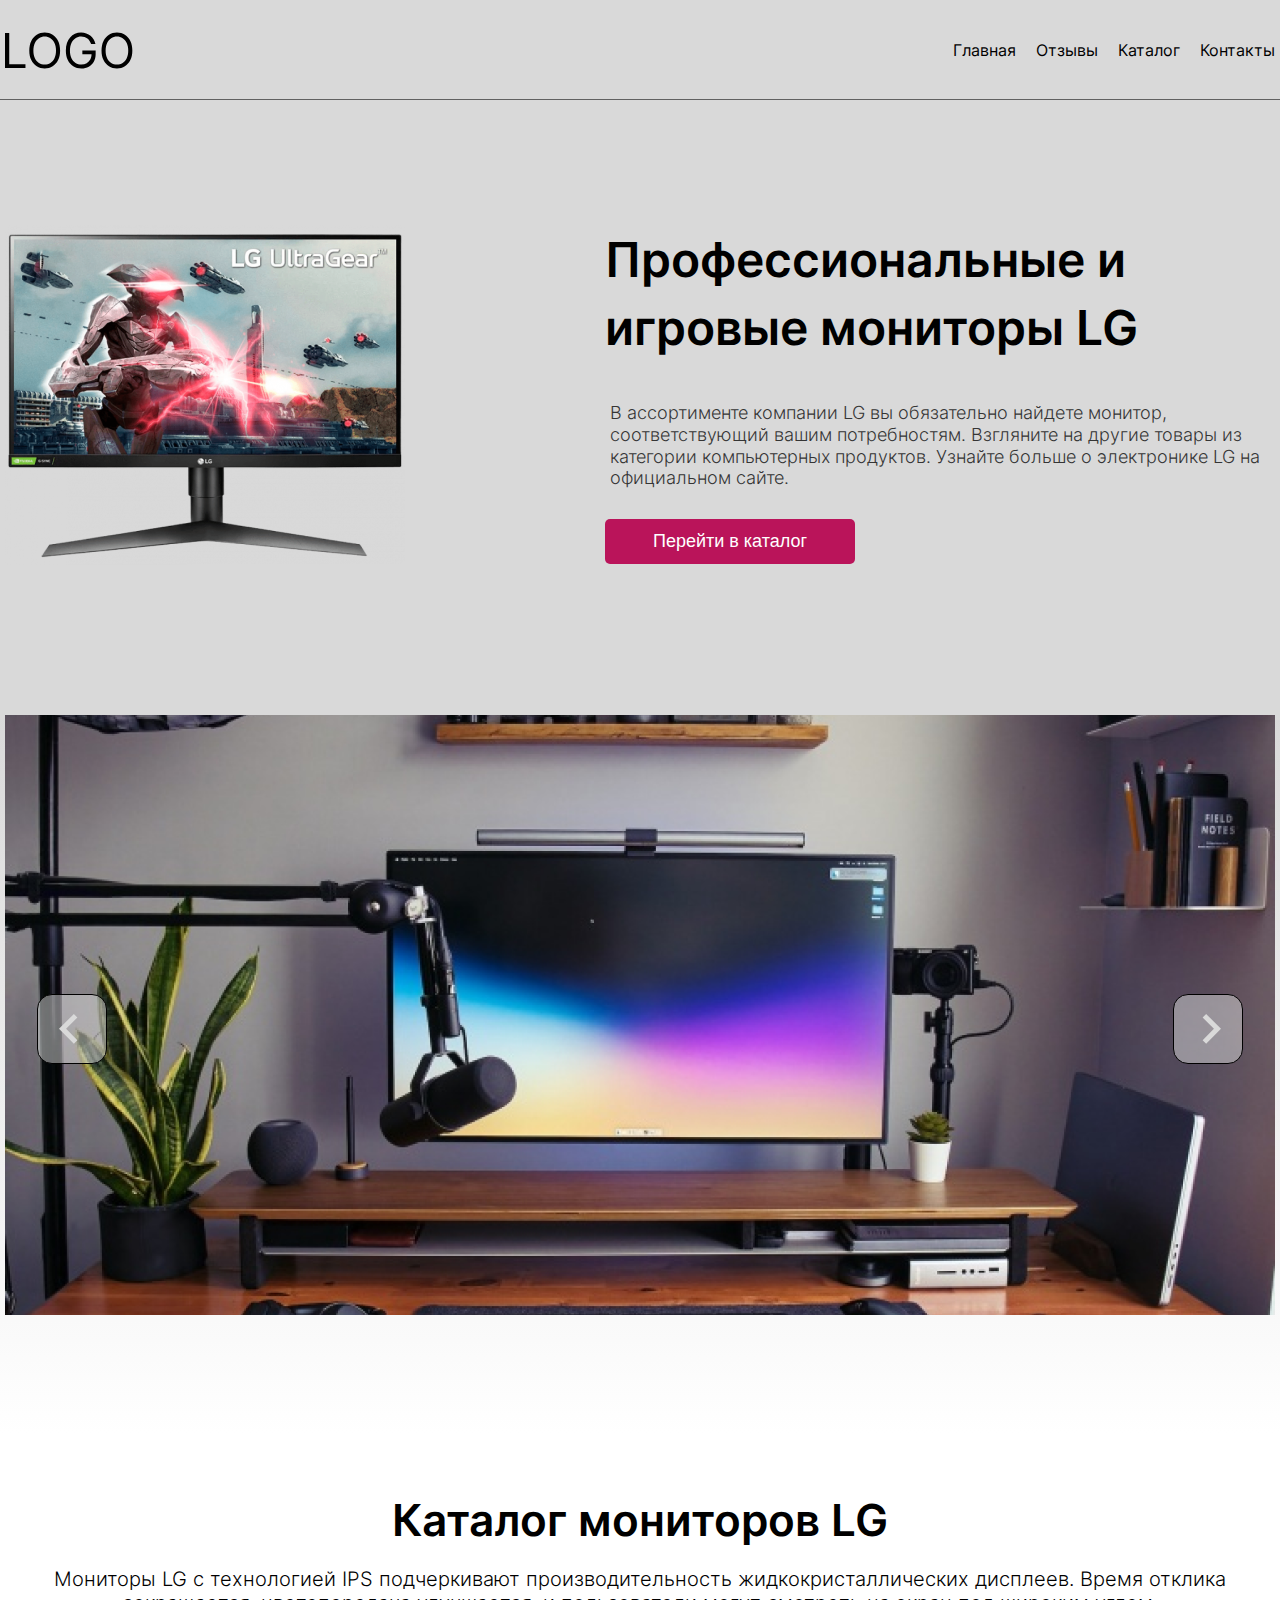
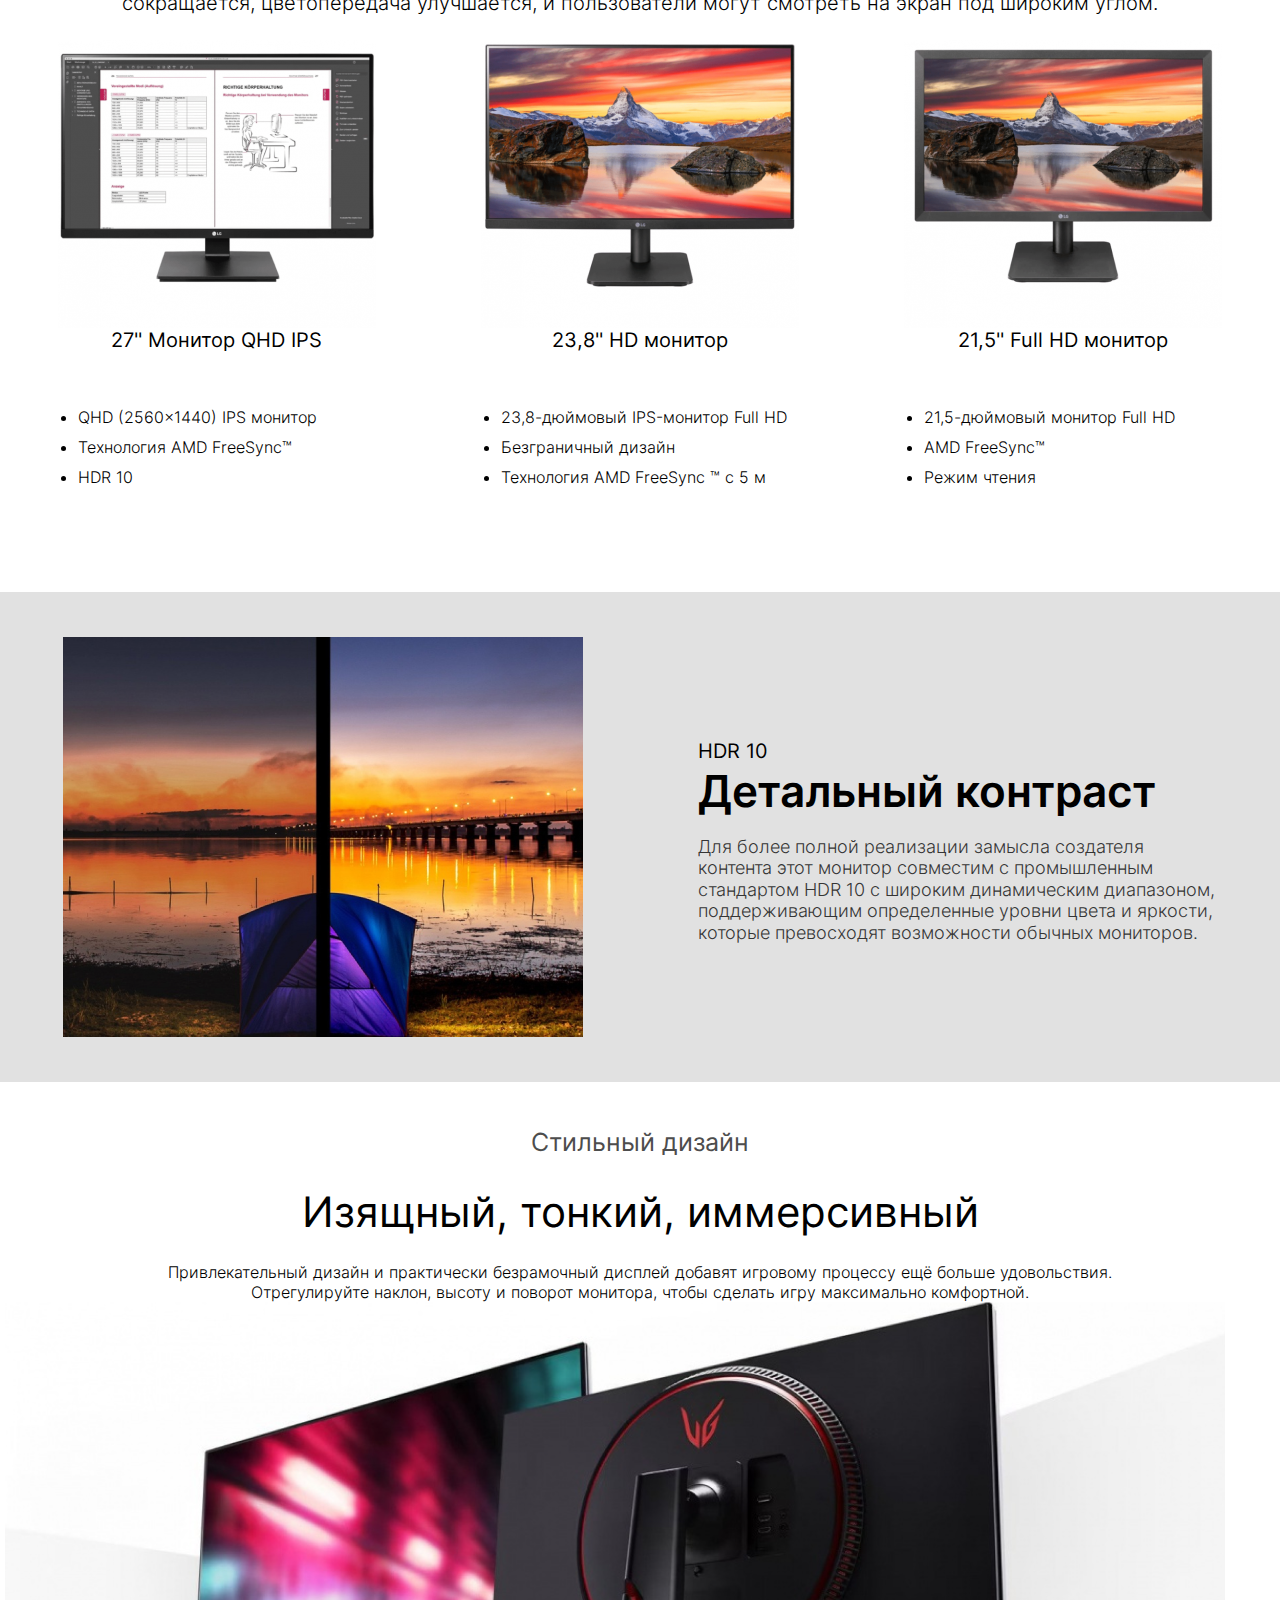
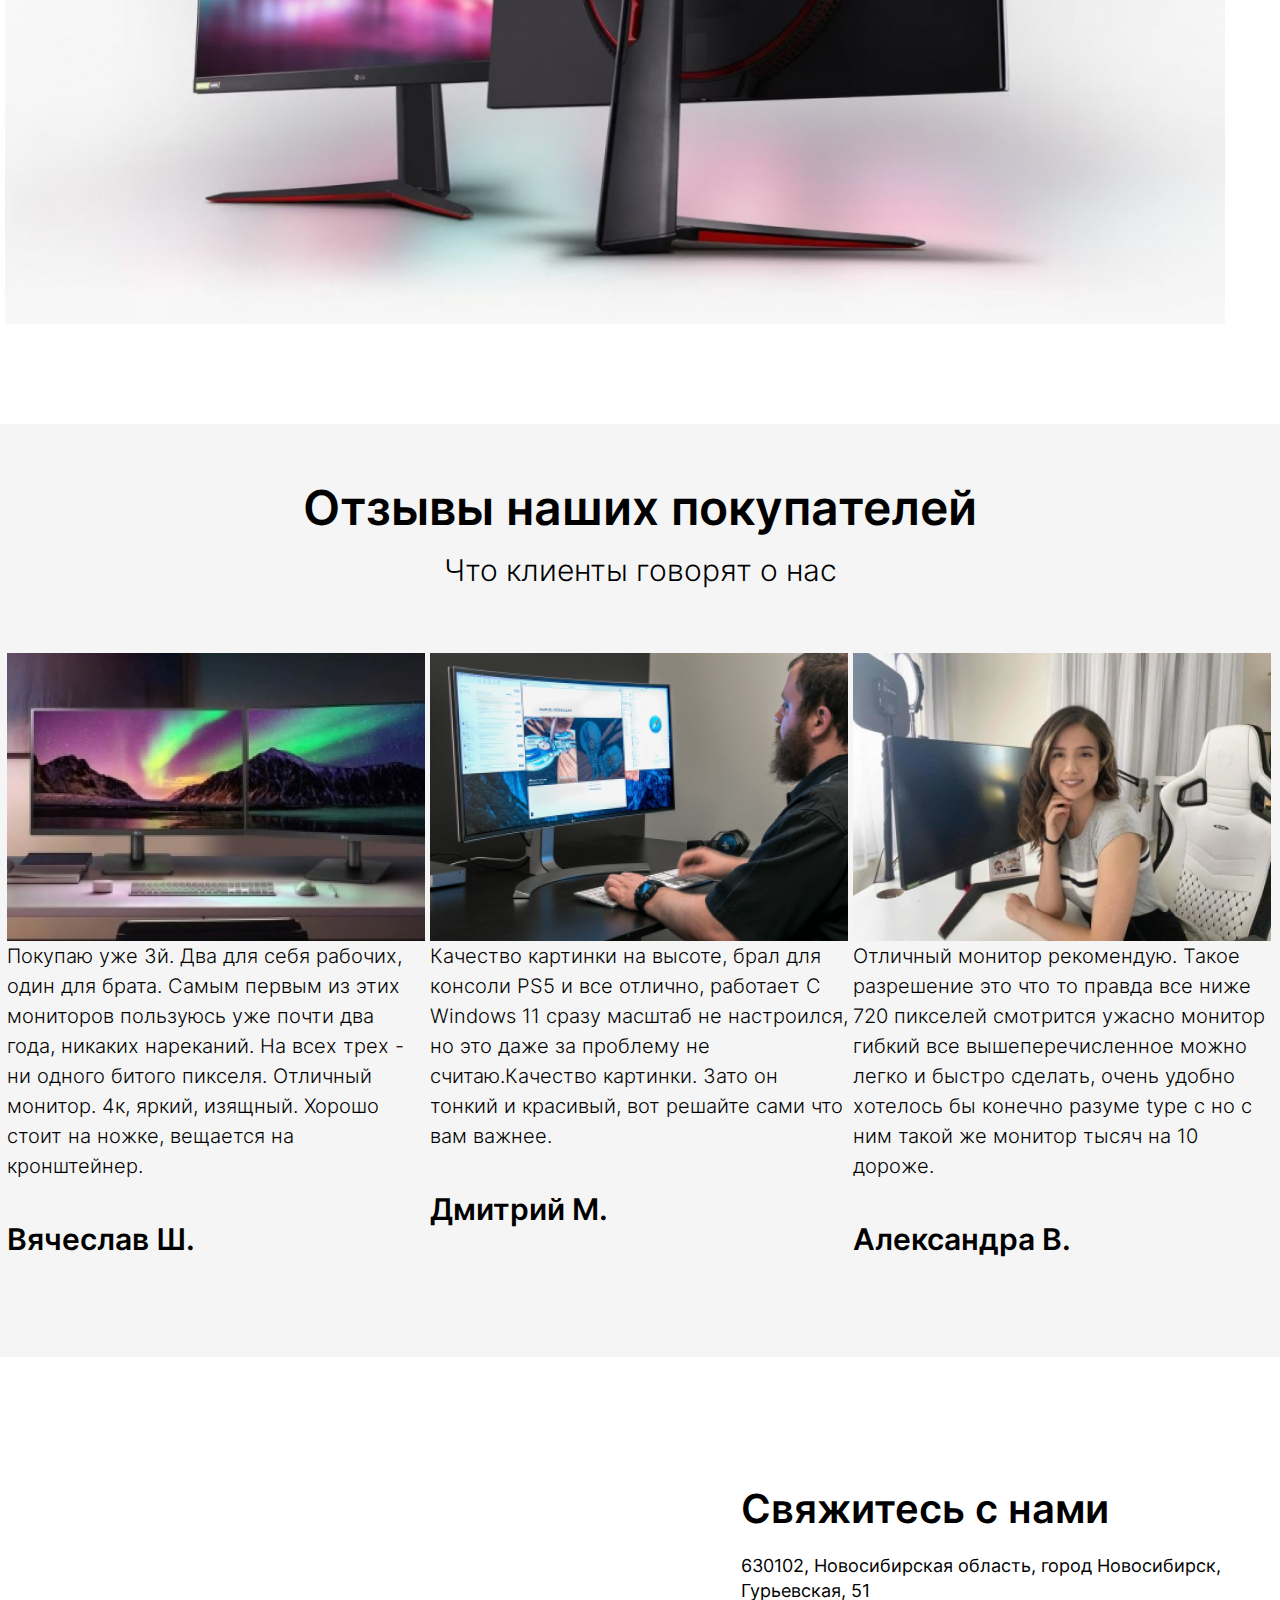
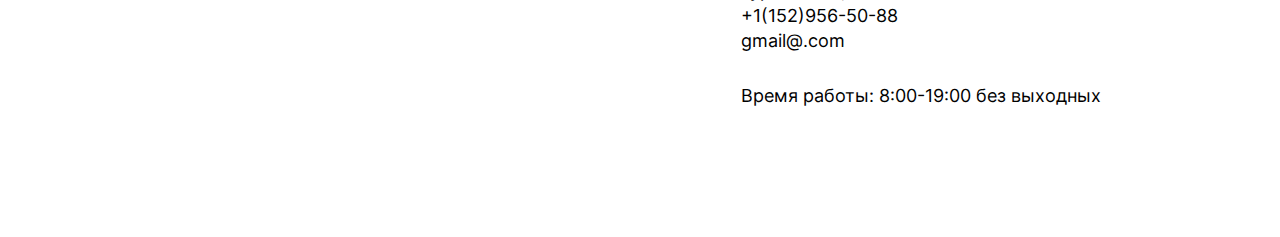
==== commit af5bb84b: "contacts" ====
--- a/rgr/index.html
+++ b/rgr/index.html
@@ -261,14 +261,38 @@
                                 Александра В.
                             </h2>
                         </div>
-                        <iframe src="https://yandex.ru/map-widget/v1/?um=constructor%3A4d53dbe4bd010610a91a74dc6d33900f05374cf09a4b13036b08296843a8ecb1&amp;source=constructor" width="500" height="400" frameborder="0"></iframe>
                     </div>
                 </div>
             </div>
         </section>
         <!-- Reports end -->
 
-        
+        <!-- Contacts start -->
+        <section class="contacts">
+            <div class="wrapper">
+                <div class="contacts__wrapper">
+                    <iframe class="contacts__map" src="https://yandex.ru/map-widget/v1/?um=constructor%3A4d53dbe4bd010610a91a74dc6d33900f05374cf09a4b13036b08296843a8ecb1&amp;source=constructor" ></iframe>
+                    <div class="contacts__text">
+                        <h2 class="contacts__text-title">
+                            Свяжитесь с нами
+                        </h2>
+                        <p class="contents__text-subtitle">
+                            630102, Новосибирская область, город Новосибирск, Гурьевская, 51
+                        </p>
+                        <p class="contents__text-subtitle">
+                            +1(152)956-50-88
+                        </p>
+                        <p class="contents__text-subtitle">
+                            gmail@.com
+                        </p>
+                        <p class="contents__text-worktime">
+                            Время работы: 8:00-19:00 без выходных
+                        </p>
+                    </div>
+                </div>
+            </div>
+        </section>
+        <!-- Contacts end -->
     </main>
 </body>
 
--- a/rgr/css/style.css
+++ b/rgr/css/style.css
@@ -176,7 +176,7 @@
 /* Gallery style start */
 
 .gallery{
-    background-color: #D9D9D9;
+    background: linear-gradient(#D9D9D9, #FFFFFF);
 }
 
 .gallery__wrapper{
@@ -404,4 +404,47 @@
     font-weight: 600;
 }
 
-/* Reprts style end */+/* Reprts style end */
+
+/* Conracts style start */
+
+.contacts__wrapper{
+    display: flex;
+    flex-wrap: wrap;
+    justify-content: space-around;
+    align-items: center;
+
+    margin-top: 40px;
+    margin-bottom: 40px;
+}
+
+.contacts__map{
+    width: 635px;
+    height: 400px;
+}
+
+.contacts__text{
+    max-width: 500px;
+}
+
+.contacts__text-title{
+    font-size: 40px;
+    font-weight: 600;
+
+    margin-bottom: 20px;
+}
+
+.contents__text-subtitle{
+    font-size: 18px;
+    font-weight: 400;
+    line-height: 25px;
+}
+
+.contents__text-worktime{
+    padding-top: 30px;
+    font-size: 18px;
+    font-weight: 400;
+    line-height: 25px;
+}
+
+/* Conracts style end */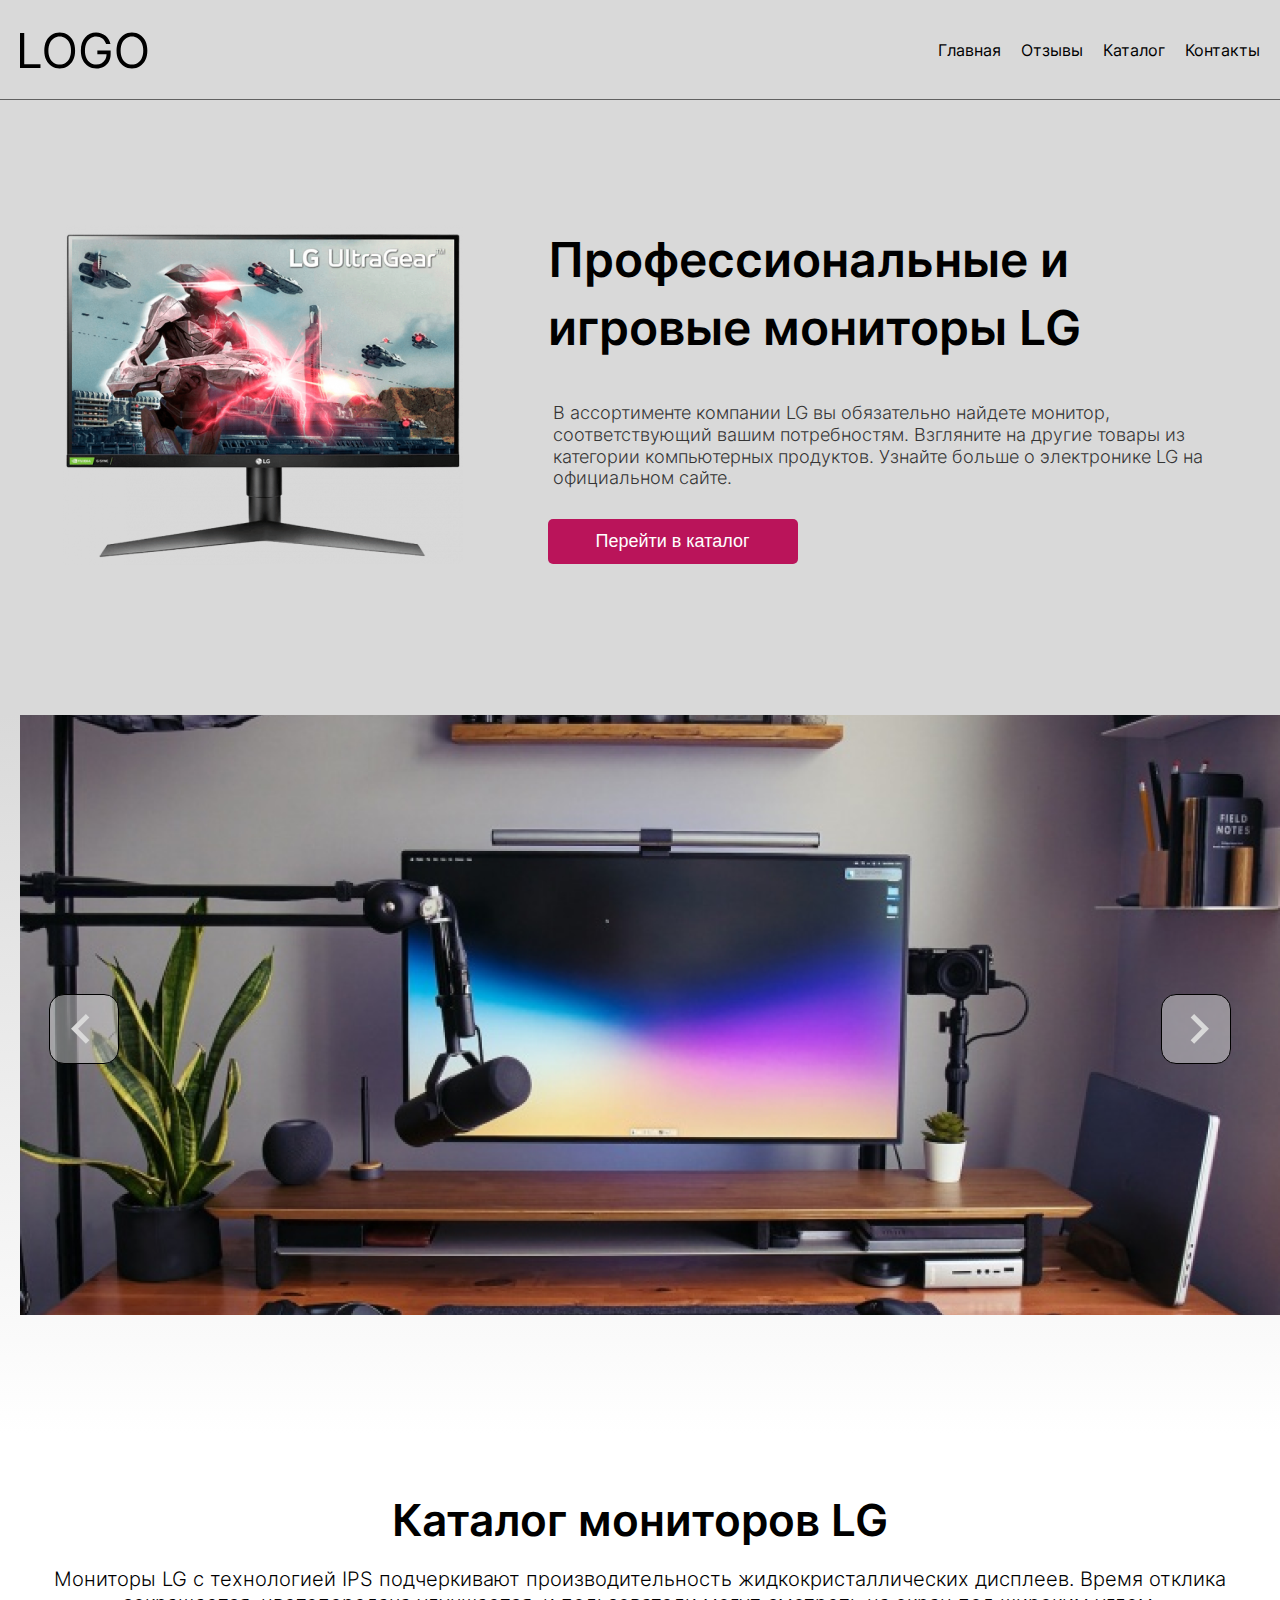
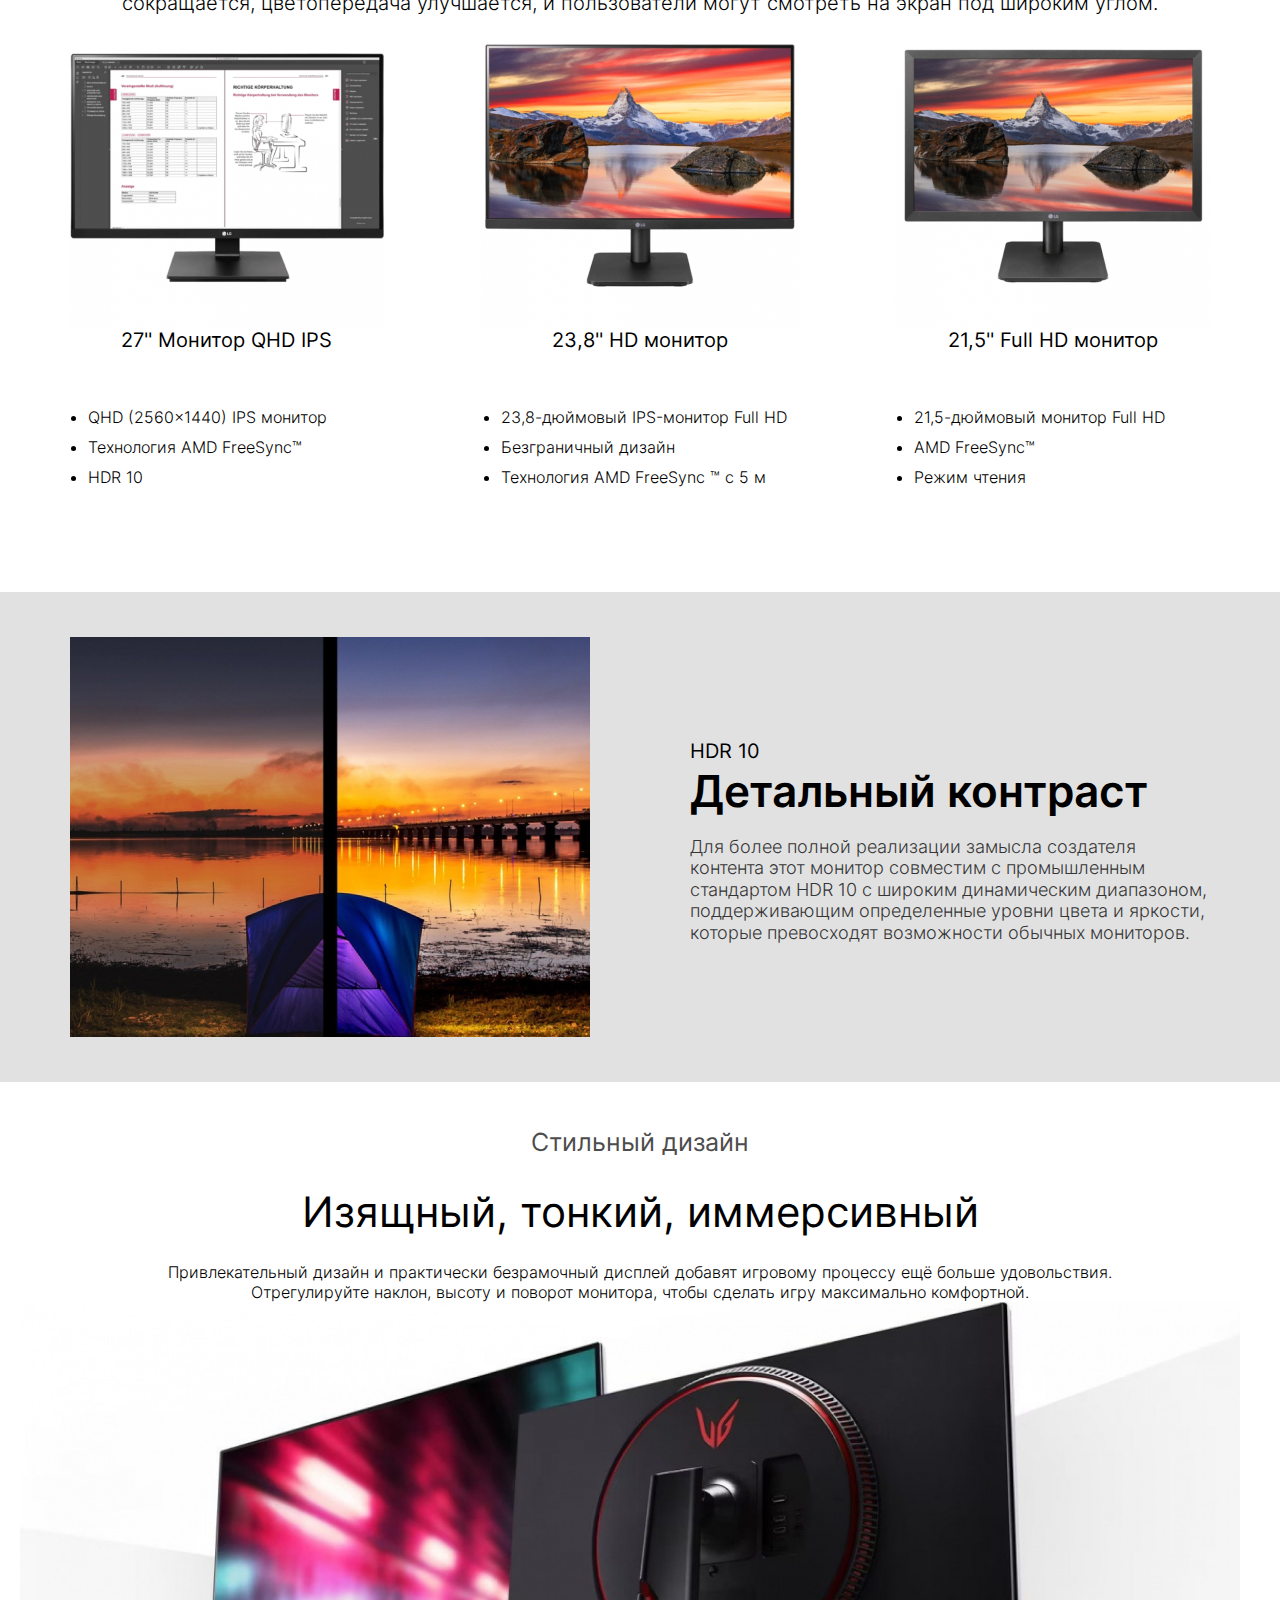
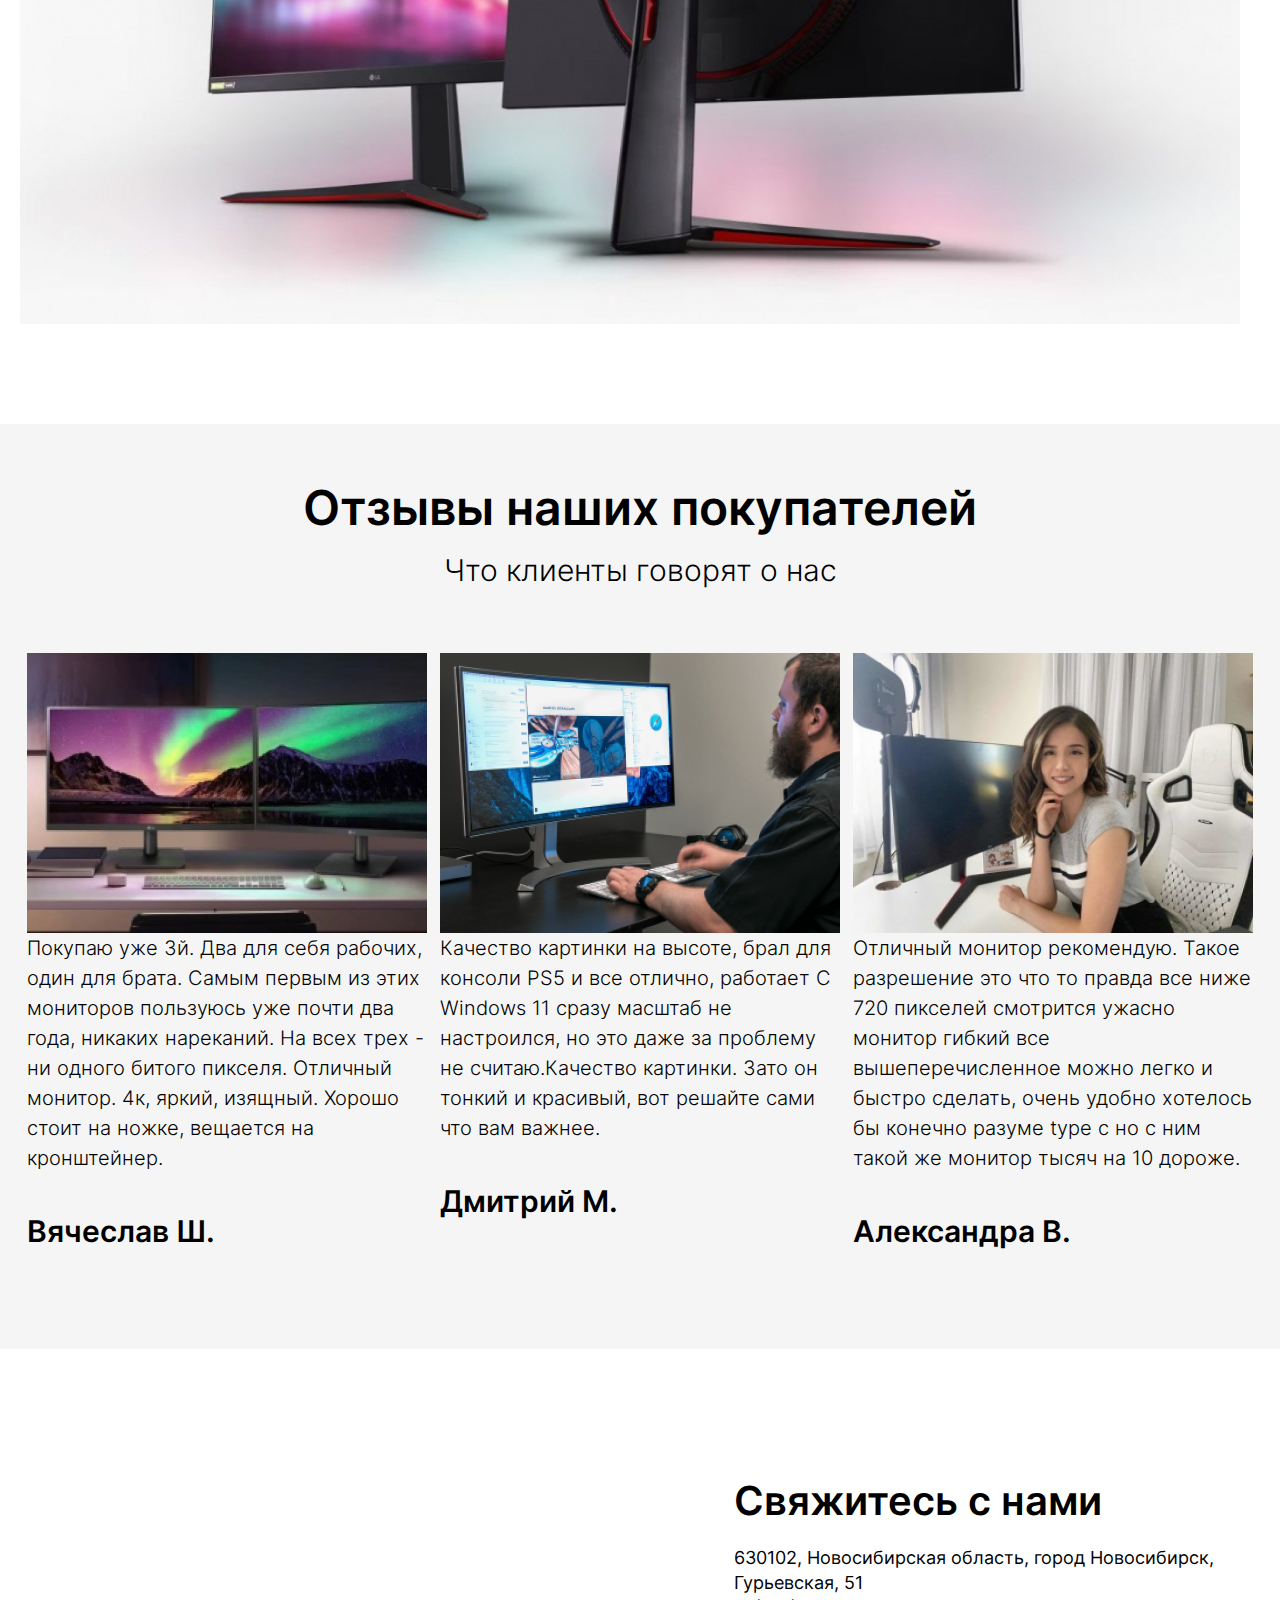
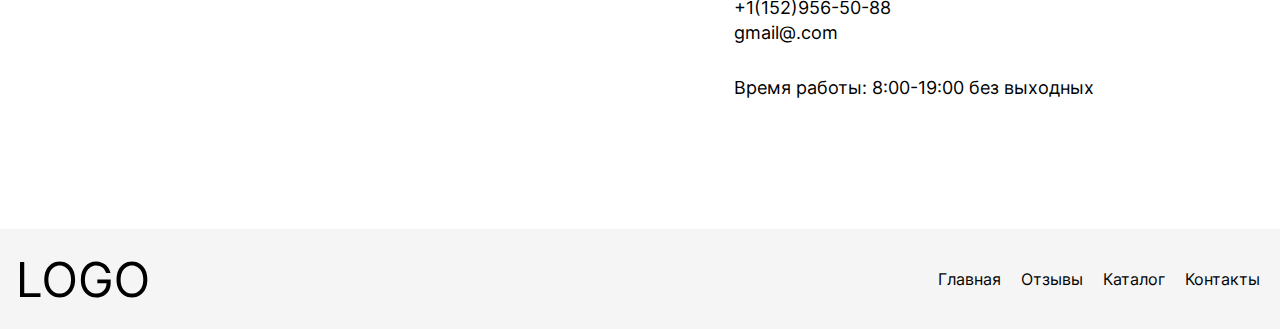
==== commit 0984f1e7: "update reports pic" ====
--- a/rgr/index.html
+++ b/rgr/index.html
@@ -25,16 +25,16 @@
                 <nav class="header__nav">
                     <ul class="header__nav-list">
                         <li class="header__nav-item">
-                            <a href="!#" class="header__nav-link">Главная</a>
+                            <a href="#!" class="header__nav-link">Главная</a>
                         </li>
                         <li class="header__nav-item">
-                            <a href="!#" class="header__nav-link">Отзывы</a>
+                            <a href="#reports" class="header__nav-link">Отзывы</a>
                         </li>
                         <li class="header__nav-item">
-                            <a href="!#" class="header__nav-link">Каталог</a>
+                            <a href="#!" class="header__nav-link">Каталог</a>
                         </li>
                         <li class="header__nav-item">
-                            <a href="!#" class="header__nav-link">Контакты</a>
+                            <a href="#!" class="header__nav-link">Контакты</a>
                         </li>
                     </ul>
                 </nav>
@@ -211,7 +211,7 @@
         <!-- Benefits end -->
 
         <!-- Reports start -->
-        <section class="reports">
+        <section id="reports" class="reports">
             <div class="wrapper">
                 <div class="reports__wrapper">
                     <div class="reports__text">
@@ -294,6 +294,39 @@
         </section>
         <!-- Contacts end -->
     </main>
+
+    <!-- Footer start-->
+    <footer class="footer">
+        <div class="wrapper">
+            <div class="footer__wrapper">
+                <div class="footer__wrapper">
+                    <div class="footer__logo">
+                        <a href="/" class="footer__logo-link">
+                            <img src="./img/svg/logo.svg" alt="Профессиональные и игровые мониторы LG"
+                                class="footer__logo-pic">
+                        </a>
+                    </div>
+                    <nav class="footer__nav">
+                        <ul class="footer__nav-list">
+                            <li class="footer__nav-item">
+                                <a href="!#" class="footer__nav-link">Главная</a>
+                            </li>
+                            <li class="footer__nav-item">
+                                <a href="!#" class="footer__nav-link">Отзывы</a>
+                            </li>
+                            <li class="footer__nav-item">
+                                <a href="!#" class="footer__nav-link">Каталог</a>
+                            </li>
+                            <li class="footer__nav-item">
+                                <a href="!#" class="footer__nav-link">Контакты</a>
+                            </li>
+                        </ul>
+                    </nav>
+                </div>
+            </div>
+        </div>
+    </footer>
+    <!-- Footer end-->
 </body>
 
 </html>--- a/rgr/css/style.css
+++ b/rgr/css/style.css
@@ -63,6 +63,7 @@
 .wrapper {
     max-width: 1270px;
     margin: 0 auto;
+    padding: 0 15px;
 }
 
 /* Header style start */
@@ -125,7 +126,7 @@
 .intro__wrapper{
     display: flex;
     flex-wrap: wrap;
-    justify-content: space-between;
+    justify-content: space-around;
     align-items: center;
 }
 
@@ -387,7 +388,7 @@
 }
 
 .reports__card{
-    max-width: 420px;
+    max-width: 400px;
     padding-bottom: 100px;
 }
 
@@ -447,4 +448,45 @@
     line-height: 25px;
 }
 
-/* Conracts style end */+/* Conracts style end */
+
+/* Footer style start */
+
+.footer{
+    background-color: #F5F5F5;
+    height: 100px;
+    padding-top: 32px;
+}
+
+.footer__wrapper{
+    display: flex;
+    flex-wrap: wrap;
+    justify-content: space-between;
+    align-items: center;
+    width: 100%;
+}
+
+.footer__nav-list {
+    display: flex;
+    flex-wrap: wrap;
+}
+
+.footer__nav-item{
+    margin-right: 20px;
+}
+
+.footer__nav-item:last-child{
+    margin-right: 0px;
+}
+
+.footer__nav-link{
+    text-decoration: none;
+    color: #000 ;
+    line-height: 18px;
+}
+
+.footer__nav-link:hover, .footer__nav-link:focus, .footer__nav-link:active{
+    opacity: 0.5;
+}
+
+/* Footer style end */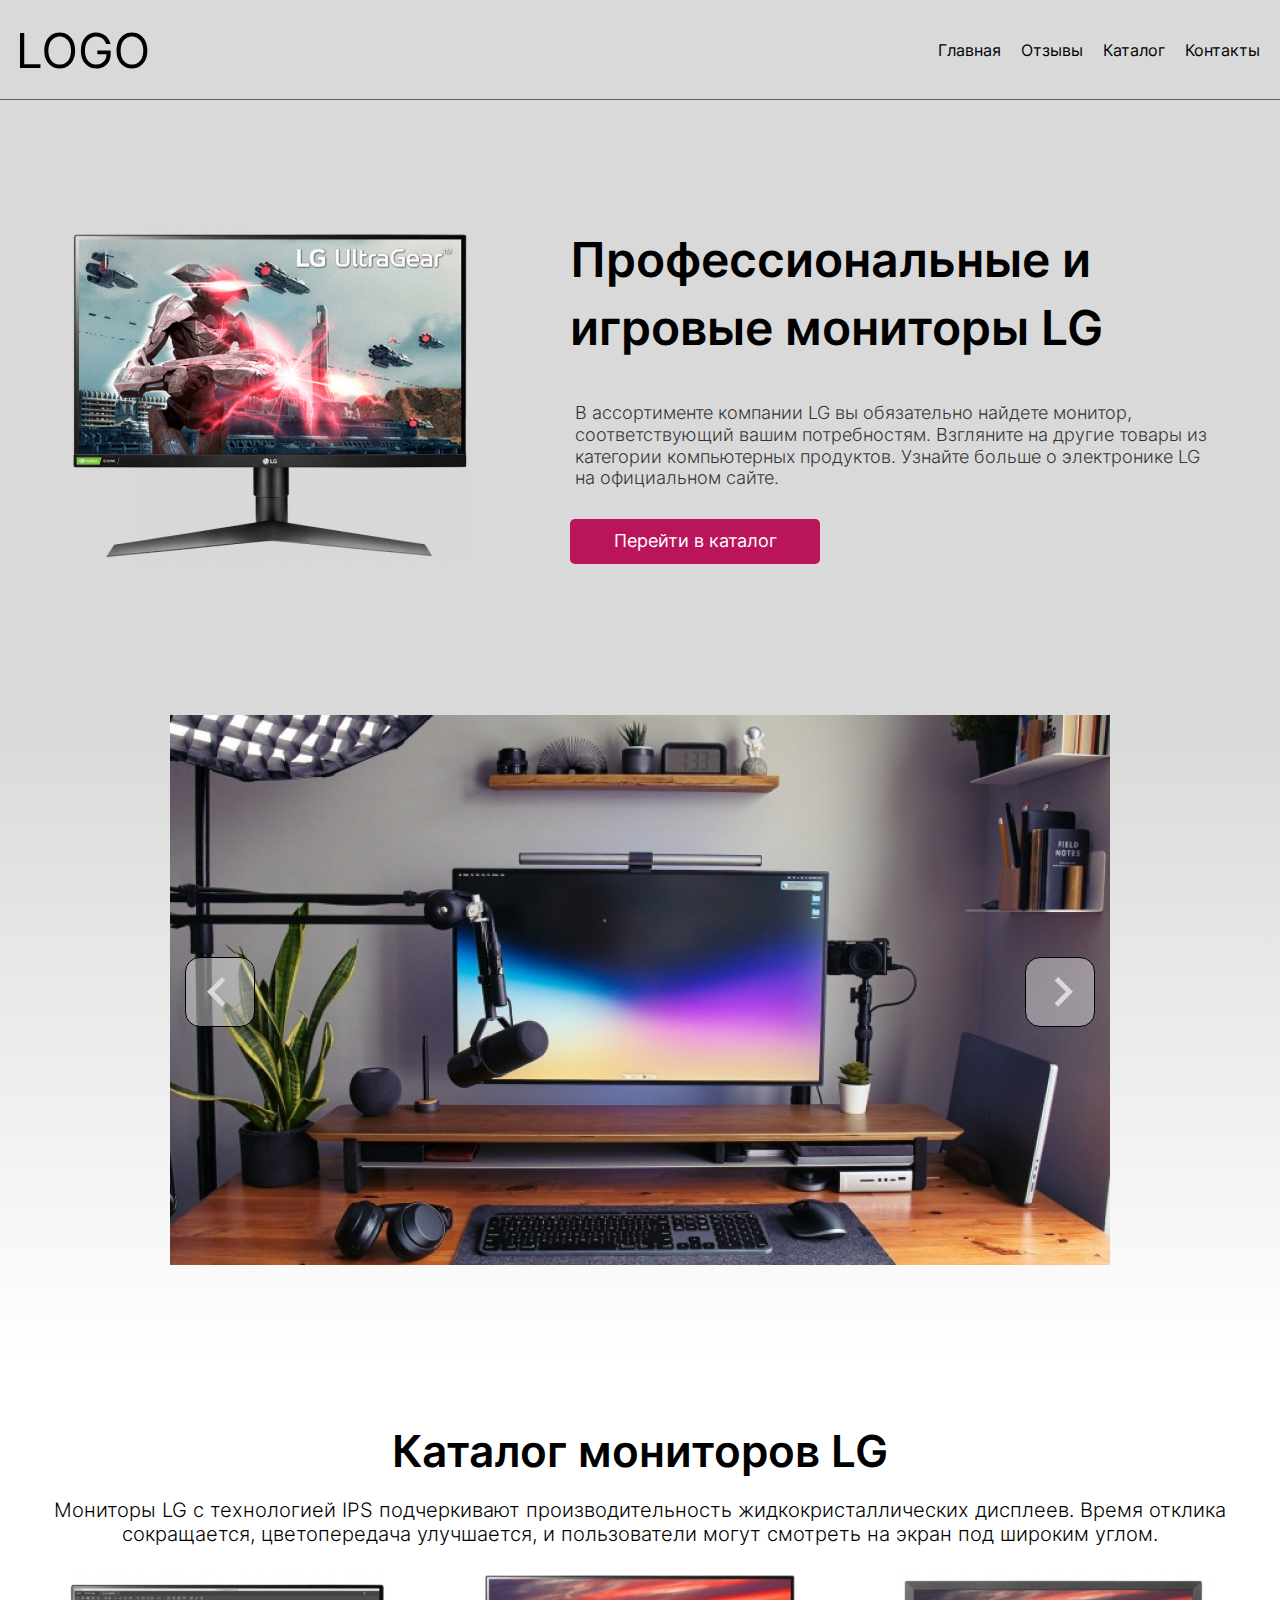
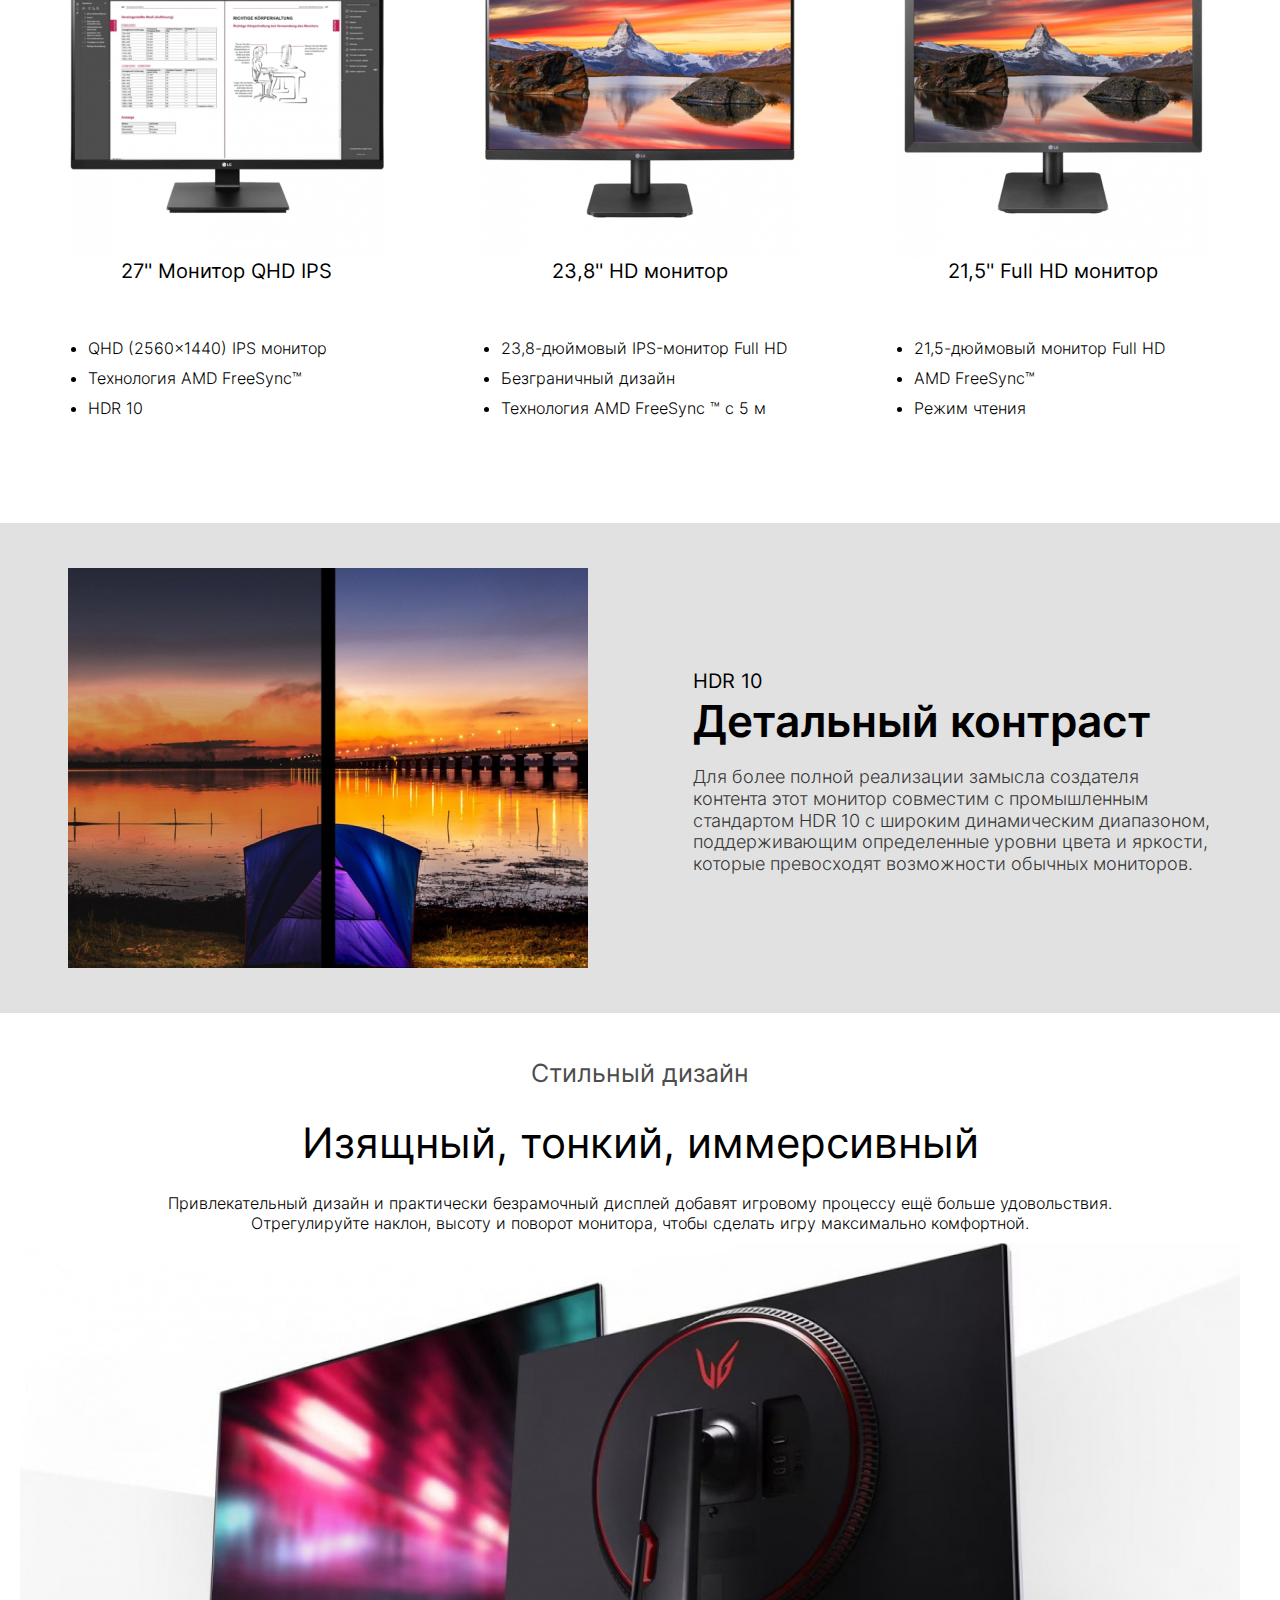
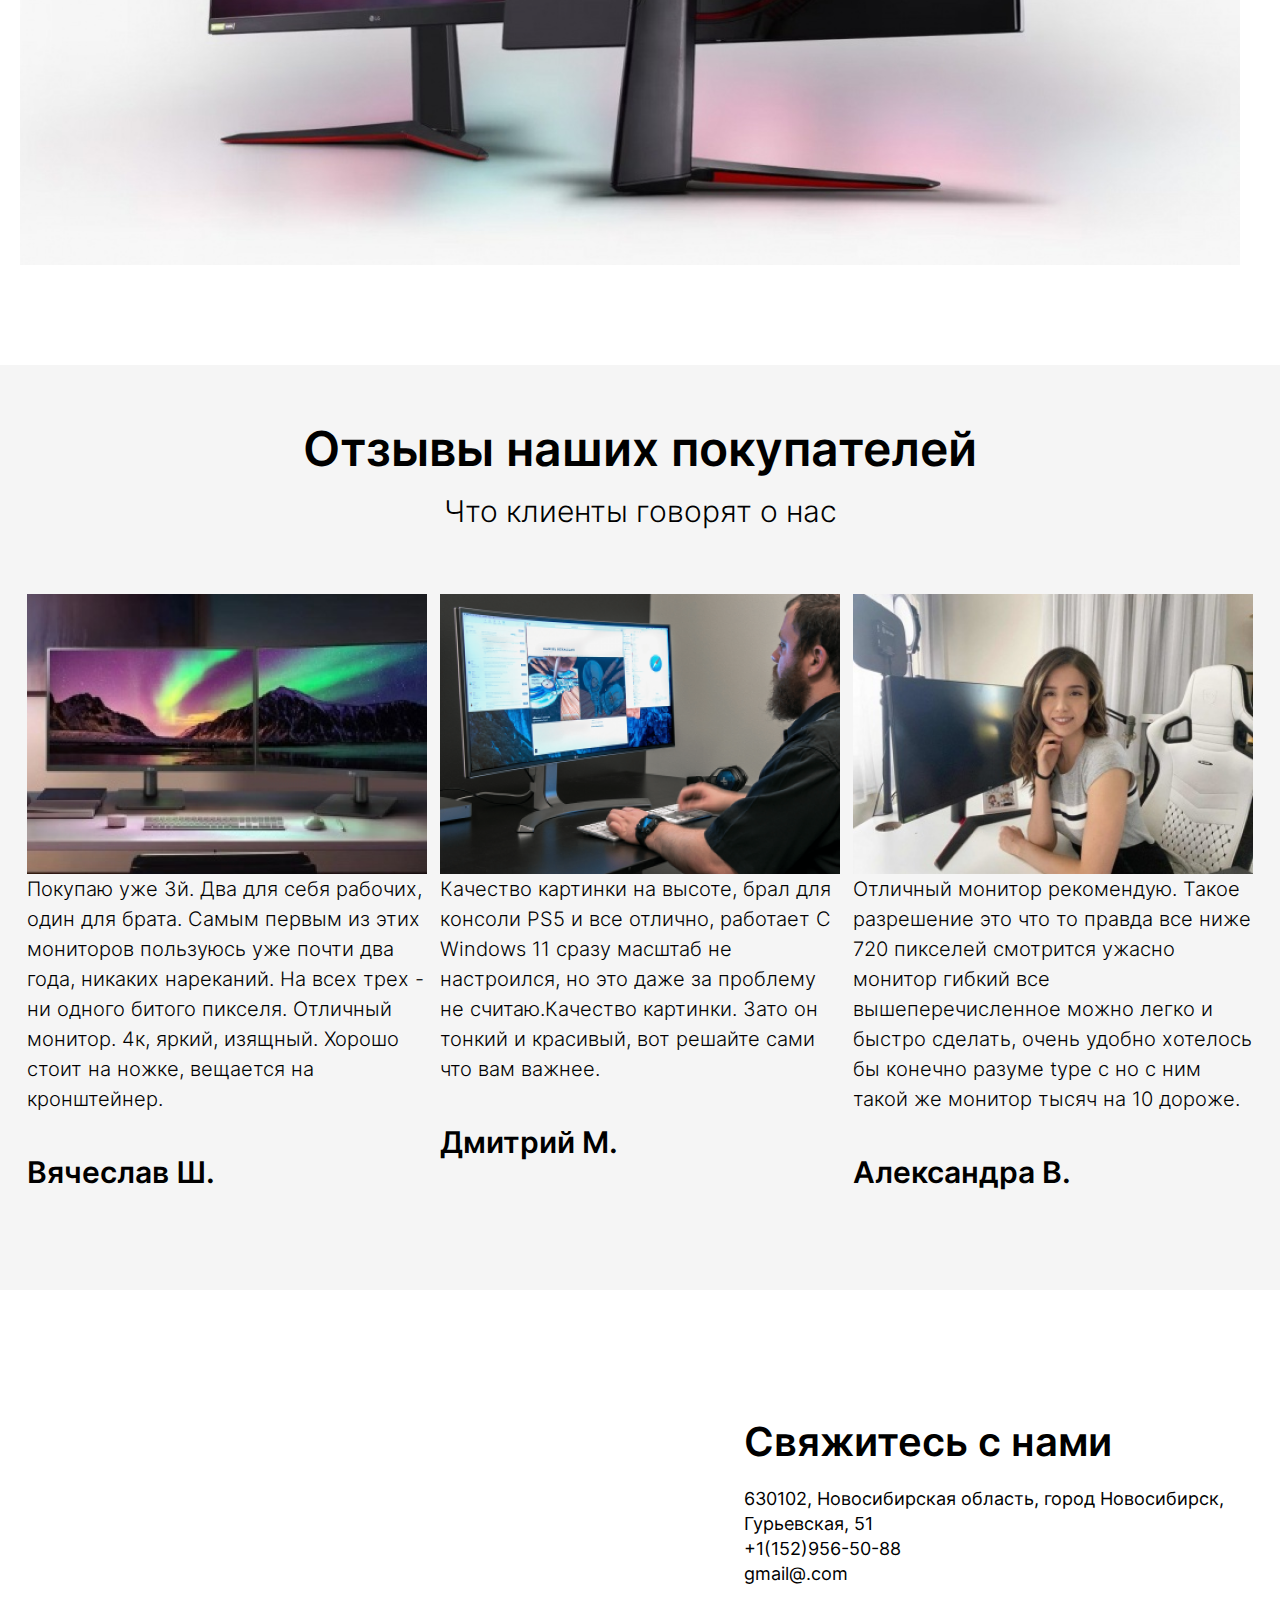
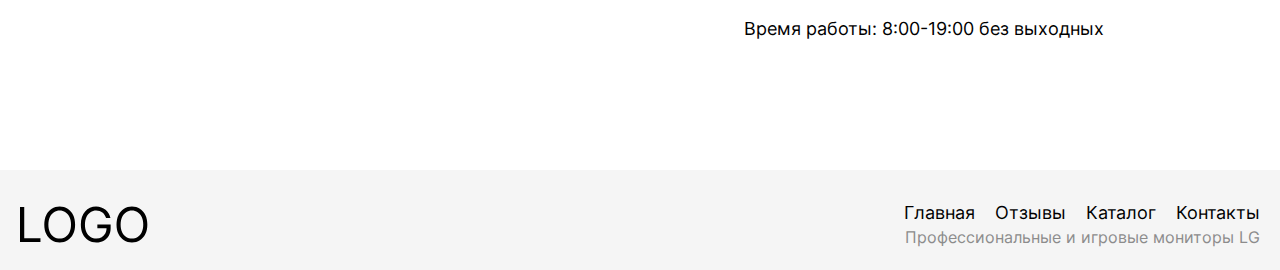
==== commit eaa5c388: "end" ====
--- a/rgr/index.html
+++ b/rgr/index.html
@@ -25,16 +25,16 @@
                 <nav class="header__nav">
                     <ul class="header__nav-list">
                         <li class="header__nav-item">
-                            <a href="#!" class="header__nav-link">Главная</a>
+                            <a href="#main" class="header__nav-link">Главная</a>
                         </li>
                         <li class="header__nav-item">
                             <a href="#reports" class="header__nav-link">Отзывы</a>
                         </li>
                         <li class="header__nav-item">
-                            <a href="#!" class="header__nav-link">Каталог</a>
+                            <a href="#catalog" class="header__nav-link">Каталог</a>
                         </li>
                         <li class="header__nav-item">
-                            <a href="#!" class="header__nav-link">Контакты</a>
+                            <a href="#contacts" class="header__nav-link">Контакты</a>
                         </li>
                     </ul>
                 </nav>
@@ -44,14 +44,14 @@
     </header>
     <!-- Header end -->
 
-    <main class="main">
+    <main id="main" class="main">
         <!-- Intro start -->
         <section class="intro">
             <div class="wrapper">
                 <div class="intro__wrapper">
                     <div class="intro__left-side">
                         <div class="intro__pic">
-                            <img src="img/intro-pic.png" alt="">
+                            <img class="intro__img" src="img/intro-pic.png" alt="">
                         </div>
                     </div>
                     <div class="intro__right-side">
@@ -69,11 +69,11 @@
                                     LG на официальном сайте.
                                 </p>
                             </div>
-                            <button class="intro__button">
+                            <a href="#catalog" class="intro__button">
                                 <p class="intro__button-text">
                                     Перейти в каталог
                                 </p>
-                            </button>
+                            </a>
                         </div>
                     </div>
                 </div>
@@ -86,17 +86,16 @@
             <div class="wrapper">
                 <div class="gallery__wrapper">
                     <div class="gallery__slider">
-                        <div class="gallery__sliders image">
+                        <div class="gallery__sliders">
                             <img src="img/gallery-pic1.png" alt="">
-                            <img src="" alt="">
-                            <img src="" alt="">
+                            <img src="img/gallery-pic2.png" alt="">
                         </div>
                         <div class="gallery__buttons">
                             <div class="gallery__left">
-                                <img src="img/svg/slider_leftbutton.svg" alt="">
+                                <img class="img__left" src="img/svg/slider_leftbutton.svg" alt="">
                             </div>
                             <div class="gallery__right">
-                                <img src="img/svg/slider_rightbutton.svg" alt="">
+                                <img class="img__right" src="img/svg/slider_rightbutton.svg" alt="">
                             </div>
                         </div>
                     </div>
@@ -106,7 +105,7 @@
         <!-- Gallery end -->
 
         <!-- Catalog start -->
-        <section class="catalog">
+        <section id="catalog" class="catalog">
             <div class="wrapper">
                 <div class="catalog__wrapper">
                     <h2 class="catalog__title">
@@ -120,7 +119,7 @@
                     </p>
                     <div class="catalog__cards">
                         <div class="catalog__card">
-                            <img src="img/catalog-pic1.png" alt="">
+                            <img class="catalog__card-pic" src="img/catalog-pic1.png" alt="">
                             <h3 class="catalog__card-title">
                                 27'' Монитор QHD IPS
                             </h3>
@@ -131,7 +130,7 @@
                             </ul>
                         </div>
                         <div class="catalog__card">
-                            <img src="img/catalog-pic2.png" alt="">
+                            <img class="catalog__card-pic" src="img/catalog-pic2.png" alt="">
                             <h3 class="catalog__card-title">
                                 23,8'' HD монитор
                             </h3>
@@ -142,7 +141,7 @@
                             </ul>
                         </div>
                         <div class="catalog__card">
-                            <img src="img/catalog-pic3.png" alt="">
+                            <img class="catalog__card-pic" src="img/catalog-pic3.png" alt="">
                             <h3 class="catalog__card-title">
                                 21,5'' Full HD монитор
                             </h3>
@@ -163,7 +162,7 @@
             <div class="wrapper">
                 <div class="technology__wrapper">
                     <div class="technology__pic">
-                        <img src="img/technology-pic.png" alt="">
+                        <img class="technology__img" src="img/technology-pic.png" alt="">
                     </div>
                     <div class="technology__text">
                         <h3 class="technology__text-subtitle">
@@ -204,7 +203,9 @@
                             игру максимально комфортной.
                         </p>
                     </div>
-                    <img src="img/benefits-pic.png" alt="">
+                    <div class="benefits_img">
+                        <img class="benefits_pic image" src="img/benefits-pic.png" alt="">
+                    </div>
                 </div>
             </div>
         </section>
@@ -224,7 +225,7 @@
                     </div>
                     <div class="reports__cards">
                         <div class="reports__card">
-                            <img src="img/reports-pic1.png" alt="">
+                            <img class="reports__card-img" src="img/reports-pic1.png" alt="">
                             <p class="reports__card-description">
                                 Покупаю уже 3й. Два для себя рабочих, один для брата. 
                                 Самым первым из этих мониторов пользуюсь уже почти два 
@@ -237,7 +238,7 @@
                             </h2>
                         </div>
                         <div class="reports__card">
-                            <img src="img/reports-pic2.png" alt="">
+                            <img class="reports__card-img" src="img/reports-pic2.png" alt="">
                             <p class="reports__card-description">
                                 Качество картинки на высоте, брал для консоли PS5 и все 
                                 отлично, работает С Windows 11 сразу масштаб не настроился, 
@@ -249,7 +250,7 @@
                             </h2>
                         </div>
                         <div class="reports__card">
-                            <img src="img/reports-pic3.png" alt="">
+                            <img class="reports__card-img" src="img/reports-pic3.png" alt="">
                             <p class="reports__card-description">
                                 Отличный монитор рекомендую. Такое разрешение это что то правда 
                                 все ниже 720 пикселей смотрится ужасно монитор гибкий все 
@@ -268,7 +269,7 @@
         <!-- Reports end -->
 
         <!-- Contacts start -->
-        <section class="contacts">
+        <section id="contacts" class="contacts">
             <div class="wrapper">
                 <div class="contacts__wrapper">
                     <iframe class="contacts__map" src="https://yandex.ru/map-widget/v1/?um=constructor%3A4d53dbe4bd010610a91a74dc6d33900f05374cf09a4b13036b08296843a8ecb1&amp;source=constructor" ></iframe>
@@ -306,27 +307,34 @@
                                 class="footer__logo-pic">
                         </a>
                     </div>
-                    <nav class="footer__nav">
-                        <ul class="footer__nav-list">
-                            <li class="footer__nav-item">
-                                <a href="!#" class="footer__nav-link">Главная</a>
-                            </li>
-                            <li class="footer__nav-item">
-                                <a href="!#" class="footer__nav-link">Отзывы</a>
-                            </li>
-                            <li class="footer__nav-item">
-                                <a href="!#" class="footer__nav-link">Каталог</a>
-                            </li>
-                            <li class="footer__nav-item">
-                                <a href="!#" class="footer__nav-link">Контакты</a>
-                            </li>
-                        </ul>
-                    </nav>
+                    <div class="footer__rightside">
+                        <nav class="footer__nav">
+                            <ul class="footer__nav-list">
+                                <li class="footer__nav-item">
+                                    <a href="#main" class="footer__nav-link">Главная</a>
+                                </li>
+                                <li class="footer__nav-item">
+                                    <a href="#reports" class="footer__nav-link">Отзывы</a>
+                                </li>
+                                <li class="footer__nav-item">
+                                    <a href="#catalog" class="footer__nav-link">Каталог</a>
+                                </li>
+                                <li class="footer__nav-item">
+                                    <a href="#contacts" class="footer__nav-link">Контакты</a>
+                                </li>
+                            </ul>
+                        </nav>
+                        <p class="footer__rightside-text">
+                            Профессиональные и игровые мониторы LG
+                        </p>
+                    </div>
                 </div>
             </div>
         </div>
     </footer>
     <!-- Footer end-->
+
+    <script src="js/main.js"></script>
 </body>
 
 </html>--- a/rgr/css/style.css
+++ b/rgr/css/style.css
@@ -45,6 +45,10 @@
     box-sizing: border-box;
 }
 
+*{
+    scroll-padding-top: 100px;
+}
+
 *,
 *::after,
 *::before {
@@ -78,7 +82,7 @@
     padding-top: 32px;
     padding-bottom: 38px;
     border-bottom: 1px solid #616161 ;
-    z-index: 1;
+    z-index: 999;
 }
 
 .header__wrapper {
@@ -135,7 +139,7 @@
 }
 
 .intro__right-side{
-    max-width: 670px;
+    max-width: 640px;
 }
 
 .intro__text-title{
@@ -154,6 +158,9 @@
 }
 
 .intro__button{
+    display: flex;
+    align-items: center;
+    justify-content: space-around;
     background-color: #BA145A;
     width: 250px;
     min-height: 45px;
@@ -161,6 +168,7 @@
     font-size: 18px;
     font-weight: 400;
     border: 0;
+    text-decoration: none;
 }
 
 .intro__button:hover, .intro__button:focus, .intro__button:active{
@@ -169,6 +177,7 @@
 }
 
 .intro__button-text{
+    text-decoration: none;
     color: #FFF;
 }
 
@@ -185,7 +194,20 @@
 }
 
 .gallery__slider{
+    width: 940px;
+    /* display: flex; */
+    margin: 0 auto;
+    /* justify-content: center; */
     position: relative;
+    overflow: hidden;
+}
+
+.gallery__sliders{
+    position: relative;
+    width: 1880px;
+    display: flex;
+    left: 0;
+    transition: 1s;
 }
 
 .gallery__buttons{
@@ -196,7 +218,7 @@
     position: absolute;
     border: none;
 	/* background-color: transparent; */
-    top: 45%;
+    top: 44%;
 }
 
 .gallery__left:hover, .gallery__right:hover,
@@ -209,11 +231,11 @@
 
 .gallery__right{
     /* padding-right: 20px; */
-    left: 92%;
+    left: 91%;
 }
 
 .gallery__left{
-    right: 92%;
+    right: 91%;
     /* padding-left: 20px; */
 }
 
@@ -285,17 +307,18 @@
     display: flex;
     align-items: center;
     flex-wrap: wrap;
-    justify-content: space-between;
+    justify-content: space-around;
 }
 
 .technology__pic{
     max-width: 520px;
-    margin: 0 auto;
+    /* margin: 0 auto; */
+    margin-right: 10px;
 }
 
 .technology__text{
     max-width: 520px;
-    margin: 0 auto;
+    /* margin: 0 auto; */
 }
 
 .technology__text-subtitle{
@@ -325,10 +348,13 @@
 .benefits{
     padding-top: 45px;
     margin-bottom: 100px;
+    /* display: flex; */
 }
 
 .benefits__text{
     text-align: center;
+
+    margin-bottom: 10px;
 }
 
 .benefits__text-subtitle{
@@ -425,6 +451,7 @@
 }
 
 .contacts__text{
+    padding-left: 10px;
     max-width: 500px;
 }
 
@@ -469,9 +496,11 @@
 .footer__nav-list {
     display: flex;
     flex-wrap: wrap;
+    margin-bottom: 5px;
 }
 
 .footer__nav-item{
+    font-size: 18px;
     margin-right: 20px;
 }
 
@@ -489,4 +518,141 @@
     opacity: 0.5;
 }
 
-/* Footer style end */+.footer__rightside-text{
+    color: #8C8C8C;
+
+    text-align: right;
+    font-size: 16px;
+    font-weight: 400;
+}
+/* Footer style end */
+
+/* Media start */
+
+@media (max-width: 1250px){
+
+    .reports__card{
+        width: 300px;
+    }
+
+    .reports__card-img{
+        width: 300px;
+    }
+
+    .contacts__wrapper{
+        flex-direction: column;
+        gap: 40px;
+        text-align: center;
+    }
+
+    .image{
+        width: 90%;
+        margin-left: 5%;
+    }
+
+}
+
+@media (max-width: 1080px){
+
+    .intro__wrapper{
+        flex-direction: column;
+        gap: 50px;
+    }
+
+    .technology__wrapper{
+        flex-direction: column;
+        gap: 50px;
+    }
+
+    .catalog__card-pic{
+        width: 220px;
+    }
+
+    .catalog__card{
+        width: 220px;
+    }
+}
+
+@media (max-width: 970px) {
+    
+    .gallery__slider{
+        width: 90%;
+    }
+
+    .gallery__left{
+        right: 88%;
+    }
+
+    .gallery__right{
+        left: 88%;
+    }
+
+    .reports__card{
+        width: 220px;
+    }
+
+    .reports__card-img{
+        width: 220px;
+    }
+}
+
+@media (max-width: 690px){
+
+    .img__left, .img__right{
+        width: 40px;
+    }
+
+    .gallery__left{
+        right: 90%;
+    }
+
+    .gallery__right{
+        left: 90%;
+    }
+
+    .catalog__card-pic{
+        width: 300px;
+    }
+
+    .catalog__card{
+        width: 300px;
+    }
+
+    .catalog__cards{
+        flex-direction: column;
+        gap: 20px;
+    }
+
+    .reports__card{
+        width: 300px;
+    }
+
+    .reports__card-img{
+        width: 300px;
+    }
+
+    .reports__cards{
+        align-items: center;
+        flex-direction: column;
+        gap: 30px;
+    }
+
+    .technology__img{
+        display: flex;
+        width: 80%;
+        margin-left: 10%;
+    }
+
+    .contacts__map{
+        width: 80%;
+    }
+
+    .intro__img{
+        width: 80%;
+    }
+
+    .intro__text-title{
+        font-size: 40px;
+    }
+}
+/* Media end */